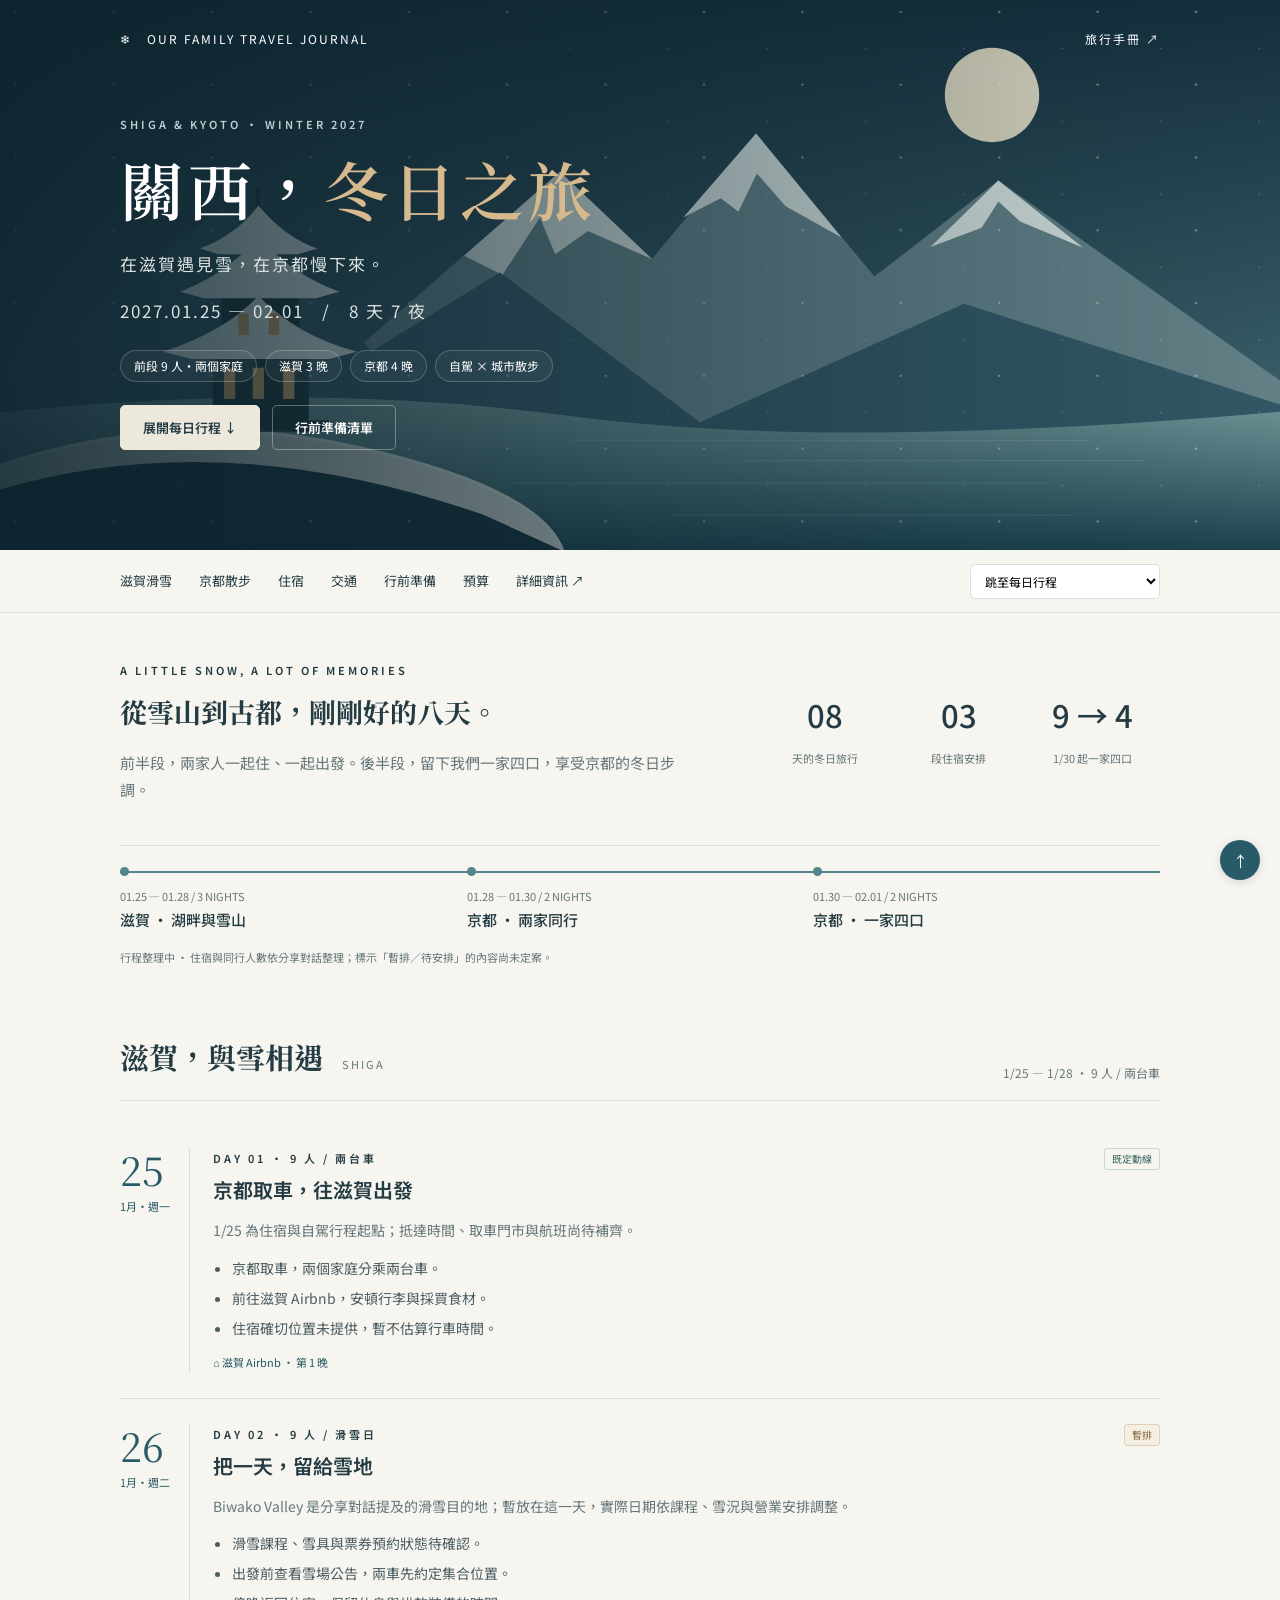
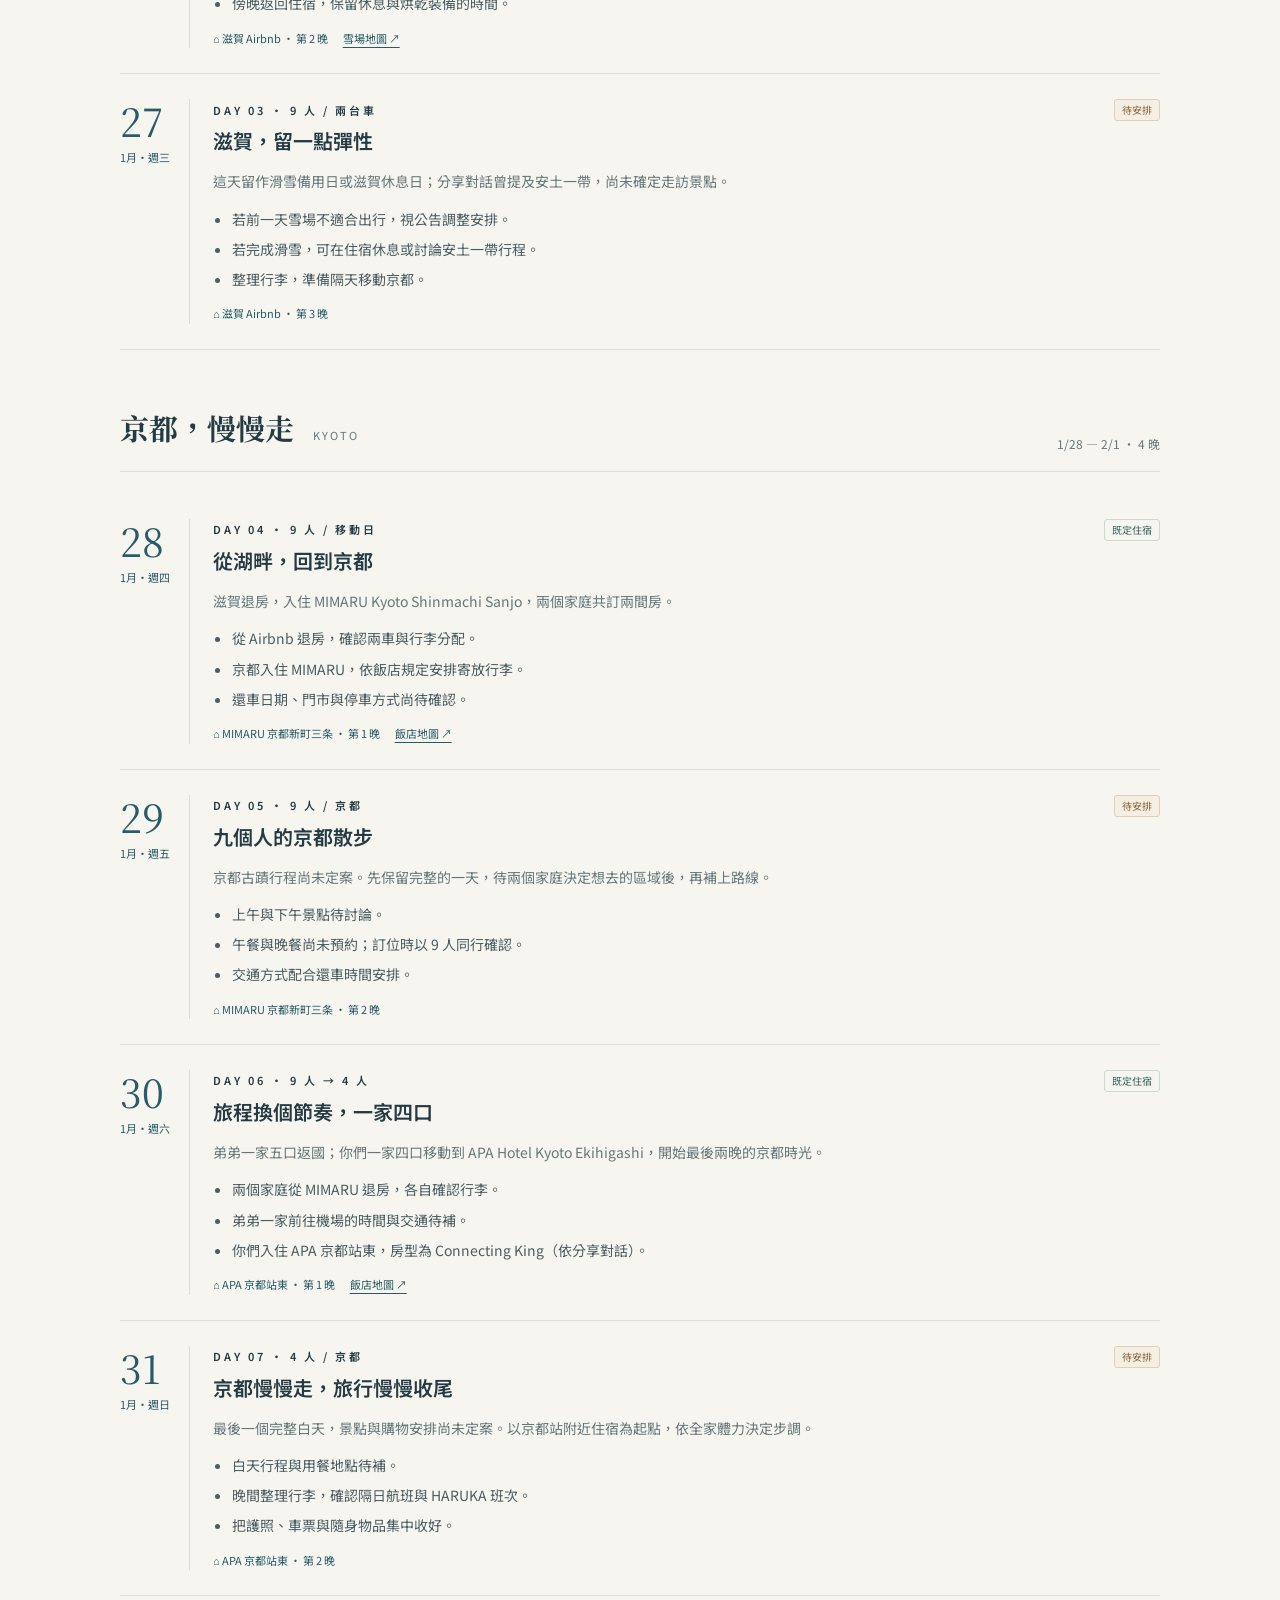
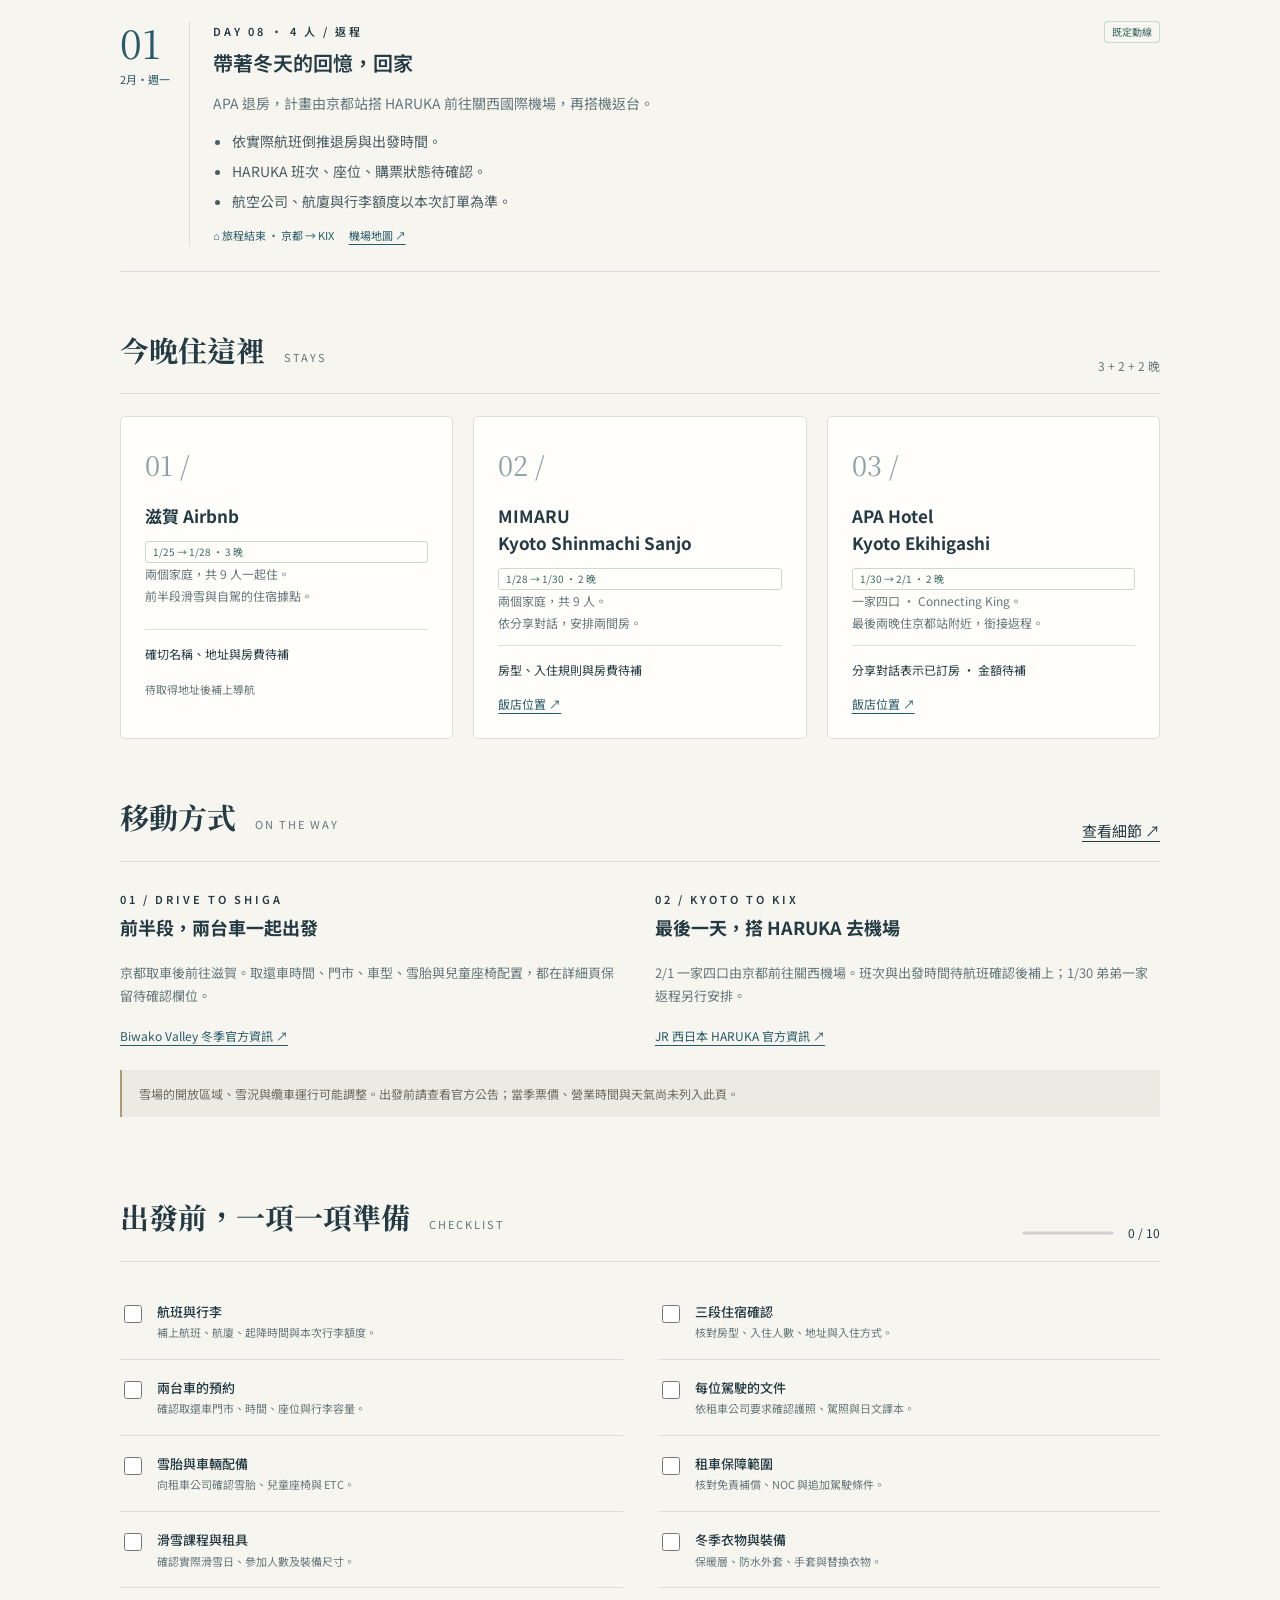
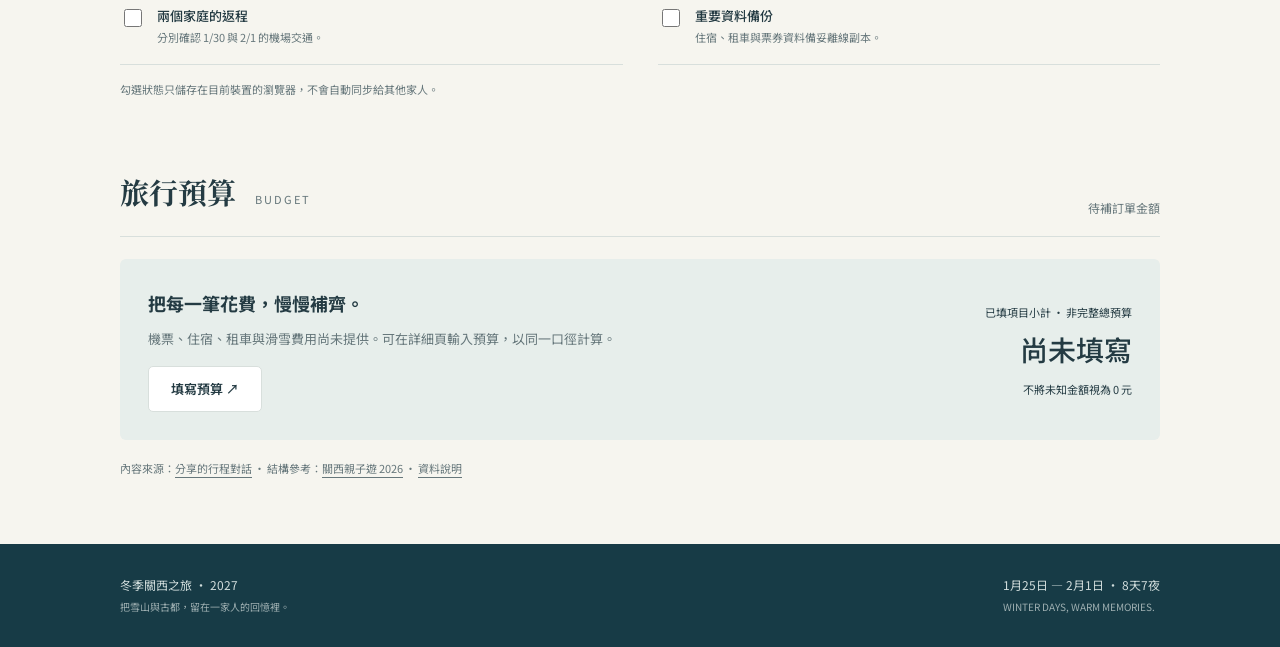
==== index.html @ 001c2dd3 "Publish winter Kansai family trip guide for 2027" ====
<!doctype html><html lang="zh-Hant"><head><meta charset="utf-8"><meta name="viewport" content="width=device-width,initial-scale=1"><meta name="theme-color" content="#173b46"><meta name="description" content="2027 冬季關西家庭旅行手冊：1/25–2/1，滋賀滑雪、京都散步，每日行程、住宿與行前準備。"><title>冬季關西之旅 2027 · 1/25–2/1</title><link rel="stylesheet" href="style.css"><script defer src="app.js"></script></head>
<body id="top"><header class="hero"><div class="wrap"><div class="brand"><span>❄ &nbsp; OUR FAMILY TRAVEL JOURNAL</span><a href="details.html">旅行手冊 ↗</a></div><div class="hero-copy"><p class="eyebrow">SHIGA & KYOTO · WINTER 2027</p><h1>關西，<em>冬日之旅</em></h1><p class="subtitle">在滋賀遇見雪，在京都慢下來。</p><p class="subtitle">2027.01.25 — 02.01 &nbsp; / &nbsp; 8 天 7 夜</p><div class="tags"><span class="tag">前段 9 人・兩個家庭</span><span class="tag">滋賀 3 晚</span><span class="tag">京都 4 晚</span><span class="tag">自駕 × 城市散步</span></div><div class="actions"><a class="button primary" href="#shiga">展開每日行程 ↓</a><a class="button ghost" href="#prepare">行前準備清單</a></div></div></div></header>
<nav class="navigation" aria-label="主要導覽"><div class="wrap nav-inner"><div class="nav-links"><a href="#shiga">滋賀滑雪</a><a href="#kyoto">京都散步</a><a href="#hotels">住宿</a><a href="#transport">交通</a><a href="#prepare">行前準備</a><a href="#budget">預算</a><a href="details.html">詳細資訊 ↗</a></div><select id="day-select" aria-label="跳轉每日行程"><option value="">跳至每日行程</option><option value="day-1">1/25 · 京都取車，往滋賀出發</option><option value="day-2">1/26 · 滑雪暫排</option><option value="day-3">1/27 · 滋賀彈性日</option><option value="day-4">1/28 · 移動京都</option><option value="day-5">1/29 · 京都兩家同行</option><option value="day-6">1/30 · 一家四口</option><option value="day-7">1/31 · 京都慢慢走</option><option value="day-8">2/1 · 返程</option></select></div></nav>
<main class="wrap"><section class="intro"><div><span class="eyebrow">A LITTLE SNOW, A LOT OF MEMORIES</span><h2>從雪山到古都，剛剛好的八天。</h2><p>前半段，兩家人一起住、一起出發。後半段，留下我們一家四口，享受京都的冬日步調。</p></div><div class="facts"><div><strong>08</strong><span>天的冬日旅行</span></div><div><strong>03</strong><span>段住宿安排</span></div><div><strong>9 → 4</strong><span>1/30 起一家四口</span></div></div></section>
<div class="route" aria-label="住宿路線"><a href="#shiga"><small>01.25 — 01.28 / 3 NIGHTS</small><strong>滋賀 · 湖畔與雪山</strong></a><a href="#kyoto"><small>01.28 — 01.30 / 2 NIGHTS</small><strong>京都 · 兩家同行</strong></a><a href="#day-6"><small>01.30 — 02.01 / 2 NIGHTS</small><strong>京都 · 一家四口</strong></a></div><p class="footnote">行程整理中 · 住宿與同行人數依分享對話整理；標示「暫排／待安排」的內容尚未定案。</p>
<section class="section" id="shiga"><div class="section-head"><h2>滋賀，與雪相遇 <small>SHIGA</small></h2><span>1/25 — 1/28 · 9 人 / 兩台車</span></div>
<article class="day" id="day-1"><div class="date"><strong>25</strong><span>1月・週一</span></div><div><div class="day-top"><span class="eyebrow">DAY 01 · 9 人 / 兩台車</span><span class="pill">既定動線</span></div><h3>京都取車，往滋賀出發</h3><p>1/25 為住宿與自駕行程起點；抵達時間、取車門市與航班尚待補齊。</p><ul><li>京都取車，兩個家庭分乘兩台車。</li><li>前往滋賀 Airbnb，安頓行李與採買食材。</li><li>住宿確切位置未提供，暫不估算行車時間。</li></ul><div class="day-footer"><span>⌂ 滋賀 Airbnb · 第 1 晚</span></div></div></article>
<article class="day" id="day-2"><div class="date"><strong>26</strong><span>1月・週二</span></div><div><div class="day-top"><span class="eyebrow">DAY 02 · 9 人 / 滑雪日</span><span class="pill pending">暫排</span></div><h3>把一天，留給雪地</h3><p>Biwako Valley 是分享對話提及的滑雪目的地；暫放在這一天，實際日期依課程、雪況與營業安排調整。</p><ul><li>滑雪課程、雪具與票券預約狀態待確認。</li><li>出發前查看雪場公告，兩車先約定集合位置。</li><li>傍晚返回住宿，保留休息與烘乾裝備的時間。</li></ul><div class="day-footer"><span>⌂ 滋賀 Airbnb · 第 2 晚</span><a target="_blank" rel="noopener" href="https://www.google.com/maps/search/?api=1&query=Biwako+Valley">雪場地圖 ↗</a></div></div></article>
<article class="day" id="day-3"><div class="date"><strong>27</strong><span>1月・週三</span></div><div><div class="day-top"><span class="eyebrow">DAY 03 · 9 人 / 兩台車</span><span class="pill pending">待安排</span></div><h3>滋賀，留一點彈性</h3><p>這天留作滑雪備用日或滋賀休息日；分享對話曾提及安土一帶，尚未確定走訪景點。</p><ul><li>若前一天雪場不適合出行，視公告調整安排。</li><li>若完成滑雪，可在住宿休息或討論安土一帶行程。</li><li>整理行李，準備隔天移動京都。</li></ul><div class="day-footer"><span>⌂ 滋賀 Airbnb · 第 3 晚</span></div></div></article></section>
<section class="section" id="kyoto"><div class="section-head"><h2>京都，慢慢走 <small>KYOTO</small></h2><span>1/28 — 2/1 · 4 晚</span></div>
<article class="day" id="day-4"><div class="date"><strong>28</strong><span>1月・週四</span></div><div><div class="day-top"><span class="eyebrow">DAY 04 · 9 人 / 移動日</span><span class="pill">既定住宿</span></div><h3>從湖畔，回到京都</h3><p>滋賀退房，入住 MIMARU Kyoto Shinmachi Sanjo，兩個家庭共訂兩間房。</p><ul><li>從 Airbnb 退房，確認兩車與行李分配。</li><li>京都入住 MIMARU，依飯店規定安排寄放行李。</li><li>還車日期、門市與停車方式尚待確認。</li></ul><div class="day-footer"><span>⌂ MIMARU 京都新町三条 · 第 1 晚</span><a target="_blank" rel="noopener" href="https://www.google.com/maps/search/?api=1&query=MIMARU+Kyoto+Shinmachi+Sanjo">飯店地圖 ↗</a></div></div></article>
<article class="day" id="day-5"><div class="date"><strong>29</strong><span>1月・週五</span></div><div><div class="day-top"><span class="eyebrow">DAY 05 · 9 人 / 京都</span><span class="pill pending">待安排</span></div><h3>九個人的京都散步</h3><p>京都古蹟行程尚未定案。先保留完整的一天，待兩個家庭決定想去的區域後，再補上路線。</p><ul><li>上午與下午景點待討論。</li><li>午餐與晚餐尚未預約；訂位時以 9 人同行確認。</li><li>交通方式配合還車時間安排。</li></ul><div class="day-footer"><span>⌂ MIMARU 京都新町三条 · 第 2 晚</span></div></div></article>
<article class="day" id="day-6"><div class="date"><strong>30</strong><span>1月・週六</span></div><div><div class="day-top"><span class="eyebrow">DAY 06 · 9 人 → 4 人</span><span class="pill">既定住宿</span></div><h3>旅程換個節奏，一家四口</h3><p>弟弟一家五口返國；你們一家四口移動到 APA Hotel Kyoto Ekihigashi，開始最後兩晚的京都時光。</p><ul><li>兩個家庭從 MIMARU 退房，各自確認行李。</li><li>弟弟一家前往機場的時間與交通待補。</li><li>你們入住 APA 京都站東，房型為 Connecting King（依分享對話）。</li></ul><div class="day-footer"><span>⌂ APA 京都站東 · 第 1 晚</span><a target="_blank" rel="noopener" href="https://www.google.com/maps/search/?api=1&query=APA+Hotel+Kyoto+Ekihigashi">飯店地圖 ↗</a></div></div></article>
<article class="day" id="day-7"><div class="date"><strong>31</strong><span>1月・週日</span></div><div><div class="day-top"><span class="eyebrow">DAY 07 · 4 人 / 京都</span><span class="pill pending">待安排</span></div><h3>京都慢慢走，旅行慢慢收尾</h3><p>最後一個完整白天，景點與購物安排尚未定案。以京都站附近住宿為起點，依全家體力決定步調。</p><ul><li>白天行程與用餐地點待補。</li><li>晚間整理行李，確認隔日航班與 HARUKA 班次。</li><li>把護照、車票與隨身物品集中收好。</li></ul><div class="day-footer"><span>⌂ APA 京都站東 · 第 2 晚</span></div></div></article>
<article class="day" id="day-8"><div class="date"><strong>01</strong><span>2月・週一</span></div><div><div class="day-top"><span class="eyebrow">DAY 08 · 4 人 / 返程</span><span class="pill">既定動線</span></div><h3>帶著冬天的回憶，回家</h3><p>APA 退房，計畫由京都站搭 HARUKA 前往關西國際機場，再搭機返台。</p><ul><li>依實際航班倒推退房與出發時間。</li><li>HARUKA 班次、座位、購票狀態待確認。</li><li>航空公司、航廈與行李額度以本次訂單為準。</li></ul><div class="day-footer"><span>⌂ 旅程結束 · 京都 → KIX</span><a target="_blank" rel="noopener" href="https://www.google.com/maps/search/?api=1&query=Kansai+International+Airport">機場地圖 ↗</a></div></div></article></section>
<section class="section" id="hotels"><div class="section-head"><h2>今晚住這裡 <small>STAYS</small></h2><span>3 + 2 + 2 晚</span></div><div class="hotels"><article class="hotel"><span class="number">01 /</span><h3>滋賀 Airbnb</h3><span class="pill">1/25 → 1/28 · 3 晚</span><p>兩個家庭，共 9 人一起住。<br>前半段滑雪與自駕的住宿據點。</p><div class="hotel-bottom">確切名稱、地址與房費待補</div><span class="footnote">待取得地址後補上導航</span></article><article class="hotel"><span class="number">02 /</span><h3>MIMARU<br>Kyoto Shinmachi Sanjo</h3><span class="pill">1/28 → 1/30 · 2 晚</span><p>兩個家庭，共 9 人。<br>依分享對話，安排兩間房。</p><div class="hotel-bottom">房型、入住規則與房費待補</div><a target="_blank" rel="noopener" href="https://www.google.com/maps/search/?api=1&query=MIMARU+Kyoto+Shinmachi+Sanjo">飯店位置 ↗</a></article><article class="hotel"><span class="number">03 /</span><h3>APA Hotel<br>Kyoto Ekihigashi</h3><span class="pill">1/30 → 2/1 · 2 晚</span><p>一家四口 · Connecting King。<br>最後兩晚住京都站附近，銜接返程。</p><div class="hotel-bottom">分享對話表示已訂房 · 金額待補</div><a target="_blank" rel="noopener" href="https://www.google.com/maps/search/?api=1&query=APA+Hotel+Kyoto+Ekihigashi">飯店位置 ↗</a></article></div></section>
<section class="section" id="transport"><div class="section-head"><h2>移動方式 <small>ON THE WAY</small></h2><a href="details.html#transport">查看細節 ↗</a></div><div class="transport-grid"><article><span class="eyebrow">01 / DRIVE TO SHIGA</span><h3>前半段，兩台車一起出發</h3><p>京都取車後前往滋賀。取還車時間、門市、車型、雪胎與兒童座椅配置，都在詳細頁保留待確認欄位。</p><a href="https://www.biwako-valley.com/winter/" target="_blank" rel="noopener">Biwako Valley 冬季官方資訊 ↗</a></article><article><span class="eyebrow">02 / KYOTO TO KIX</span><h3>最後一天，搭 HARUKA 去機場</h3><p>2/1 一家四口由京都前往關西機場。班次與出發時間待航班確認後補上；1/30 弟弟一家返程另行安排。</p><a href="https://www.westjr.co.jp/travel-information/tc/tickets-passes/oneway/haruka/" target="_blank" rel="noopener">JR 西日本 HARUKA 官方資訊 ↗</a></article></div><div class="notice">雪場的開放區域、雪況與纜車運行可能調整。出發前請查看官方公告；當季票價、營業時間與天氣尚未列入此頁。</div></section>
<section class="section" id="prepare"><div class="section-head"><h2>出發前，一項一項準備 <small>CHECKLIST</small></h2><div class="check-header"><progress id="check-progress" value="0" max="10" aria-label="行前準備完成進度"></progress><span id="check-count" aria-live="polite">0 / 10</span></div></div><div class="checklist">
<label class="check"><input type="checkbox" data-check="travel"><span><strong>航班與行李</strong><small>補上航班、航廈、起降時間與本次行李額度。</small></span></label>
<label class="check"><input type="checkbox" data-check="stay"><span><strong>三段住宿確認</strong><small>核對房型、入住人數、地址與入住方式。</small></span></label>
<label class="check"><input type="checkbox" data-check="cars"><span><strong>兩台車的預約</strong><small>確認取還車門市、時間、座位與行李容量。</small></span></label>
<label class="check"><input type="checkbox" data-check="drivers"><span><strong>每位駕駛的文件</strong><small>依租車公司要求確認護照、駕照與日文譯本。</small></span></label>
<label class="check"><input type="checkbox" data-check="snow"><span><strong>雪胎與車輛配備</strong><small>向租車公司確認雪胎、兒童座椅與 ETC。</small></span></label>
<label class="check"><input type="checkbox" data-check="insurance"><span><strong>租車保障範圍</strong><small>核對免責補償、NOC 與追加駕駛條件。</small></span></label>
<label class="check"><input type="checkbox" data-check="ski"><span><strong>滑雪課程與租具</strong><small>確認實際滑雪日、參加人數及裝備尺寸。</small></span></label>
<label class="check"><input type="checkbox" data-check="clothes"><span><strong>冬季衣物與裝備</strong><small>保暖層、防水外套、手套與替換衣物。</small></span></label>
<label class="check"><input type="checkbox" data-check="return"><span><strong>兩個家庭的返程</strong><small>分別確認 1/30 與 2/1 的機場交通。</small></span></label>
<label class="check"><input type="checkbox" data-check="tickets"><span><strong>重要資料備份</strong><small>住宿、租車與票券資料備妥離線副本。</small></span></label></div><p class="footnote" id="storage-info">勾選狀態只儲存在目前裝置的瀏覽器，不會自動同步給其他家人。</p></section>
<section class="section" id="budget"><div class="section-head"><h2>旅行預算 <small>BUDGET</small></h2><span>待補訂單金額</span></div><div class="budget-box"><div><h3>把每一筆花費，慢慢補齊。</h3><p>機票、住宿、租車與滑雪費用尚未提供。可在詳細頁輸入預算，以同一口徑計算。</p><a class="button" style="margin-top:16px" href="details.html#budget">填寫預算 ↗</a></div><div class="budget-total"><small>已填項目小計 · 非完整總預算</small><strong id="home-total">尚未填寫</strong><small id="home-total-note">不將未知金額視為 0 元</small></div></div></section><p class="footnote">內容來源：<a href="https://chatgpt.com/share/6ac257a1-d354-83ee-bf6f-452516a8c359" target="_blank" rel="noopener">分享的行程對話</a> · 結構參考：<a href="https://c0h3i3n.github.io/kansai-trip-2026/" target="_blank" rel="noopener">關西親子遊 2026</a> · <a href="details.html#sources">資料說明</a></p></main>
<footer class="footer"><div class="wrap"><div>冬季關西之旅 · 2027<br><small>把雪山與古都，留在一家人的回憶裡。</small></div><div>1月25日 — 2月1日 · 8天7夜<br><small>WINTER DAYS, WARM MEMORIES.</small></div></div></footer><a class="back-top" href="#top" aria-label="回到頁首">↑</a></body></html>
---- style.css ----
@import url('https://fonts.googleapis.com/css2?family=Noto+Serif+TC:wght@500;600;700&family=Noto+Sans+TC:wght@400;500;600;700&display=swap');
:root{--ink:#243b43;--muted:#66777b;--teal:#285b67;--line:#d8dfdc;--paper:#f6f5ef;--warm:#a66f40}*{box-sizing:border-box}html{scroll-behavior:smooth;scroll-padding-top:145px}body{margin:0;background:var(--paper);color:var(--ink);font:15px/1.8 'Noto Sans TC',sans-serif}a{color:inherit;text-underline-offset:4px}button,input,select,textarea{font:inherit}button,a,input,select,textarea{outline-offset:5px}button{cursor:pointer}button:focus-visible,a:focus-visible,input:focus-visible,select:focus-visible{outline:3px solid #bf8856}.wrap{max-width:1100px;margin:auto;padding:0 30px}.hero{position:relative;color:#fff;background:#173945;min-height:550px;overflow:hidden}.hero:before{content:'';position:absolute;inset:0;background:linear-gradient(90deg,rgba(13,35,45,.86),rgba(13,35,45,.35) 58%,transparent),url('winter.svg') center/cover}.hero .wrap{position:relative;padding-top:28px;padding-bottom:48px}.brand{display:flex;justify-content:space-between;align-items:center;font-size:12px;letter-spacing:2px}.brand a{text-decoration:none}.hero-copy{margin-top:65px;max-width:650px}.eyebrow{font-size:11px;font-weight:600;letter-spacing:3px;text-transform:uppercase}.hero .eyebrow{color:#bfced1}h1,h2,h3,p{margin-top:0}h1{font-family:'Noto Serif TC',serif;font-size:64px;font-weight:600;letter-spacing:4px;line-height:1.35;margin-bottom:17px}h1 em{font-style:normal;color:#d6b98d}.subtitle{color:#dbe1df;font-size:17px;letter-spacing:2px}.tags{display:flex;flex-wrap:wrap;gap:8px;margin:23px 0}.tag{font-size:12px;border:1px solid #ffffff35;border-radius:30px;padding:4px 13px;background:#ffffff0b}.actions{display:flex;gap:12px;flex-wrap:wrap}.button{display:inline-block;padding:10px 22px;border:1px solid var(--line);border-radius:5px;background:white;color:var(--ink);text-decoration:none;font-weight:600;font-size:13px}.hero .primary{background:#ece8db;border-color:#ece8db}.hero .ghost{background:transparent;color:white;border-color:#ffffff55}.navigation{position:sticky;top:0;z-index:10;background:#f6f5eff5;backdrop-filter:blur(10px);border-bottom:1px solid var(--line)}.nav-inner{display:flex;justify-content:space-between;align-items:center;gap:20px;min-height:62px}.nav-links{display:flex;gap:27px;overflow:auto;white-space:nowrap}.nav-links a{text-decoration:none;font-size:13px;padding:18px 0}.nav-links a:hover{color:var(--warm)}.nav-inner select{background:#fff;border:1px solid var(--line);padding:7px 10px;border-radius:5px;font-size:12px;max-width:190px}.intro{display:grid;grid-template-columns:1.45fr 1fr;gap:55px;padding:42px 0;border-bottom:1px solid var(--line)}.intro h2{font-family:'Noto Serif TC',serif;font-size:27px;margin:6px 0 12px}.intro p{color:var(--muted);margin-bottom:0}.facts{display:grid;grid-template-columns:repeat(3,1fr);align-items:center;text-align:center}.facts strong{display:block;font-size:31px;font-weight:500}.facts span{font-size:11px;color:var(--muted)}.section{padding:48px 0 4px}.section-head{display:flex;justify-content:space-between;align-items:end;border-bottom:1px solid var(--line);padding-bottom:17px;margin-bottom:22px;gap:15px}.section-head h2{font-family:'Noto Serif TC',serif;font-size:29px;margin:0}.section-head h2 small{font:11px 'Noto Sans TC',sans-serif;letter-spacing:2px;color:var(--muted);margin-left:12px}.section-head>span{font-size:12px;color:var(--muted)}.route{display:grid;grid-template-columns:repeat(3,1fr);gap:0;margin:25px 0 8px}.route>a{border-top:2px solid #52858c;padding:14px 20px 0 0;text-decoration:none;position:relative}.route>a:before{content:'';width:9px;height:9px;border-radius:50%;background:#52858c;position:absolute;top:-5.5px;left:0}.route small{display:block;color:var(--muted);font-size:11px}.route strong{font-weight:500}.day{display:grid;grid-template-columns:70px 1fr;gap:23px;border-bottom:1px solid var(--line);padding:25px 0;scroll-margin-top:120px}.date{border-right:1px solid var(--line);text-align:left;padding-right:14px;color:var(--teal)}.date strong{display:block;font:39px/1.1 'Noto Serif TC',serif}.date span{font-size:11px}.day h3{font-size:20px;margin:2px 0 10px;font-weight:600}.day-top{display:flex;justify-content:space-between;gap:10px;align-items:center}.pill{border:1px solid #c9dad6;color:#3b6963;border-radius:3px;font-size:10px;padding:1px 7px;white-space:nowrap;display:inline-block}.pill.pending{color:#8c693f;border-color:#dfd0b8;background:#f5efe3}.day p{margin:7px 0;color:var(--muted);font-size:14px}.day ul{padding-left:19px;margin:12px 0;color:#4b5d63;font-size:14px}.day li{margin:5px 0}.day-footer{display:flex;gap:15px;flex-wrap:wrap;font-size:11px;color:var(--teal);margin-top:12px}.notice{font-size:12px;color:#6e6a5e;background:#ecebe3;border-left:2px solid #b09873;padding:13px 17px;margin:22px 0}.hotels{display:grid;grid-template-columns:repeat(3,1fr);gap:20px}.hotel{background:#fffefa;border:1px solid var(--line);border-radius:5px;padding:24px;display:flex;flex-direction:column}.hotel .number{font-family:'Noto Serif TC',serif;font-size:27px;color:#8aa2a5}.hotel h3{font-size:17px;line-height:1.6;margin:12px 0}.hotel p{font-size:12px;color:var(--muted)}.hotel .hotel-bottom{margin-top:auto;border-top:1px solid var(--line);padding-top:13px;font-size:12px}.hotel a{font-size:12px;margin-top:12px;color:var(--teal)}.transport-grid{display:grid;grid-template-columns:1fr 1fr;gap:30px}.transport-grid h3{font-size:18px}.transport-grid p{font-size:13px;color:var(--muted)}.transport-grid a{font-size:12px;color:var(--teal)}.check-header{display:flex;gap:15px;align-items:center}.check-header progress{width:90px;accent-color:var(--teal);height:6px}.check-header span{font-size:12px}.checklist{display:grid;grid-template-columns:1fr 1fr;gap:0 35px}.check{display:flex;gap:12px;padding:16px 0;border-bottom:1px solid var(--line);cursor:pointer;align-items:start}.check input{width:18px;height:18px;margin-top:5px;accent-color:var(--teal);flex-shrink:0}.check strong{display:block;font-size:13px;font-weight:500}.check small{display:block;font-size:11px;color:var(--muted)}.check:has(input:checked) strong{text-decoration:line-through;color:#879391}.budget-box{background:#e7eeeb;border-radius:6px;padding:28px;display:grid;grid-template-columns:1fr auto;gap:20px;align-items:center}.budget-box h3{font-size:18px;margin-bottom:8px}.budget-box p{font-size:13px;color:var(--muted);margin:0}.budget-total{text-align:right}.budget-total strong{display:block;font-size:28px;font-weight:500}.budget-total small{font-size:11px}.footnote{font-size:11px;color:var(--muted);margin:15px 0}.footer{margin-top:65px;padding:30px 0;background:#173b46;color:#d1dddc;font-size:12px}.footer .wrap{display:flex;justify-content:space-between;gap:25px}.footer small{color:#9eafb1}.back-top{position:fixed;right:20px;bottom:20px;border-radius:50%;width:40px;height:40px;display:grid;place-items:center;background:var(--teal);color:white;text-decoration:none;box-shadow:0 2px 10px #0002}.page-hero{background:#173b46;color:white;padding:28px 0 45px}.page-hero h1{font-size:42px;margin-top:34px}.page-hero p{color:#bdcccf}.details-grid{display:grid;grid-template-columns:1fr 1fr;gap:25px}.info{border-top:1px solid var(--line);padding:18px 0}.info h3{font-size:16px}.info p{font-size:13px;color:var(--muted)}table{width:100%;border-collapse:collapse;font-size:13px}th,td{text-align:left;border-bottom:1px solid var(--line);padding:14px 8px}th{font-weight:500;color:var(--muted);font-size:12px}td input{width:100%;max-width:160px;padding:7px;border:1px solid #bdcbc8;border-radius:3px;background:#fffefa}td:last-child{width:35%}.rate{display:flex;gap:10px;align-items:center;margin:20px 0;font-size:13px}.rate input{width:100px;padding:6px;border:1px solid var(--line)}textarea{width:100%;min-height:130px;background:#fffefa;border:1px solid var(--line);border-radius:4px;padding:16px;color:var(--ink)}.save-status{font-size:12px;color:var(--teal);min-height:24px}.source-list{font-size:12px;line-height:2.3;padding-left:18px}.mobile-label{display:none}@media(max-width:750px){.wrap{padding:0 20px}.hero{min-height:540px}.hero:before{background-position:60% center}.hero .wrap{padding-top:22px}.hero-copy{margin-top:65px}h1{font-size:43px;letter-spacing:2px}.subtitle{font-size:14px;letter-spacing:1px}.brand{font-size:10px;letter-spacing:1px}.intro{grid-template-columns:1fr;gap:24px;padding:30px 0}.facts{padding:12px 0}.nav-inner{display:block;padding-top:0;padding-bottom:9px}.nav-links{gap:25px}.nav-links a{padding:12px 0}.nav-inner select{max-width:100%;width:100%}.section{padding-top:35px}.section-head{align-items:start;flex-wrap:wrap}.section-head h2{font-size:25px}.section-head h2 small{font-size:10px;margin-left:7px}.route{gap:10px}.route strong{font-size:12px}.route>a{padding-right:0}.route small{font-size:10px}.day{grid-template-columns:47px 1fr;gap:16px}.date strong{font-size:32px}.date{padding-right:6px}.day h3{font-size:17px}.day-top{align-items:start;flex-direction:column;gap:4px}.hotels,.transport-grid,.checklist,.details-grid{grid-template-columns:1fr}.hotels{gap:14px}.hotel{padding:20px}.hotel .number{font-size:21px}.budget-box{grid-template-columns:1fr;padding:22px}.budget-total{text-align:left}.footer .wrap{flex-direction:column;gap:10px}.page-hero h1{font-size:34px}.page-hero .wrap{padding-top:0}th,td{padding:12px 4px;font-size:12px}}@media(prefers-reduced-motion:reduce){html{scroll-behavior:auto}}@media print{.navigation,.back-top,.actions,.brand a,button{display:none}.hero{min-height:0;background:#fff;color:#173b46}.hero:before{display:none}.hero .wrap{padding:20px}.hero-copy{margin-top:20px}.hero p,.hero .eyebrow{color:#173b46}.tag{border-color:#999}.day,.hotel{break-inside:avoid}.section{padding-top:20px}.footer{background:#fff;color:#173b46}body{font-size:12px}.wrap{max-width:100%}.checklist{grid-template-columns:1fr 1fr}}
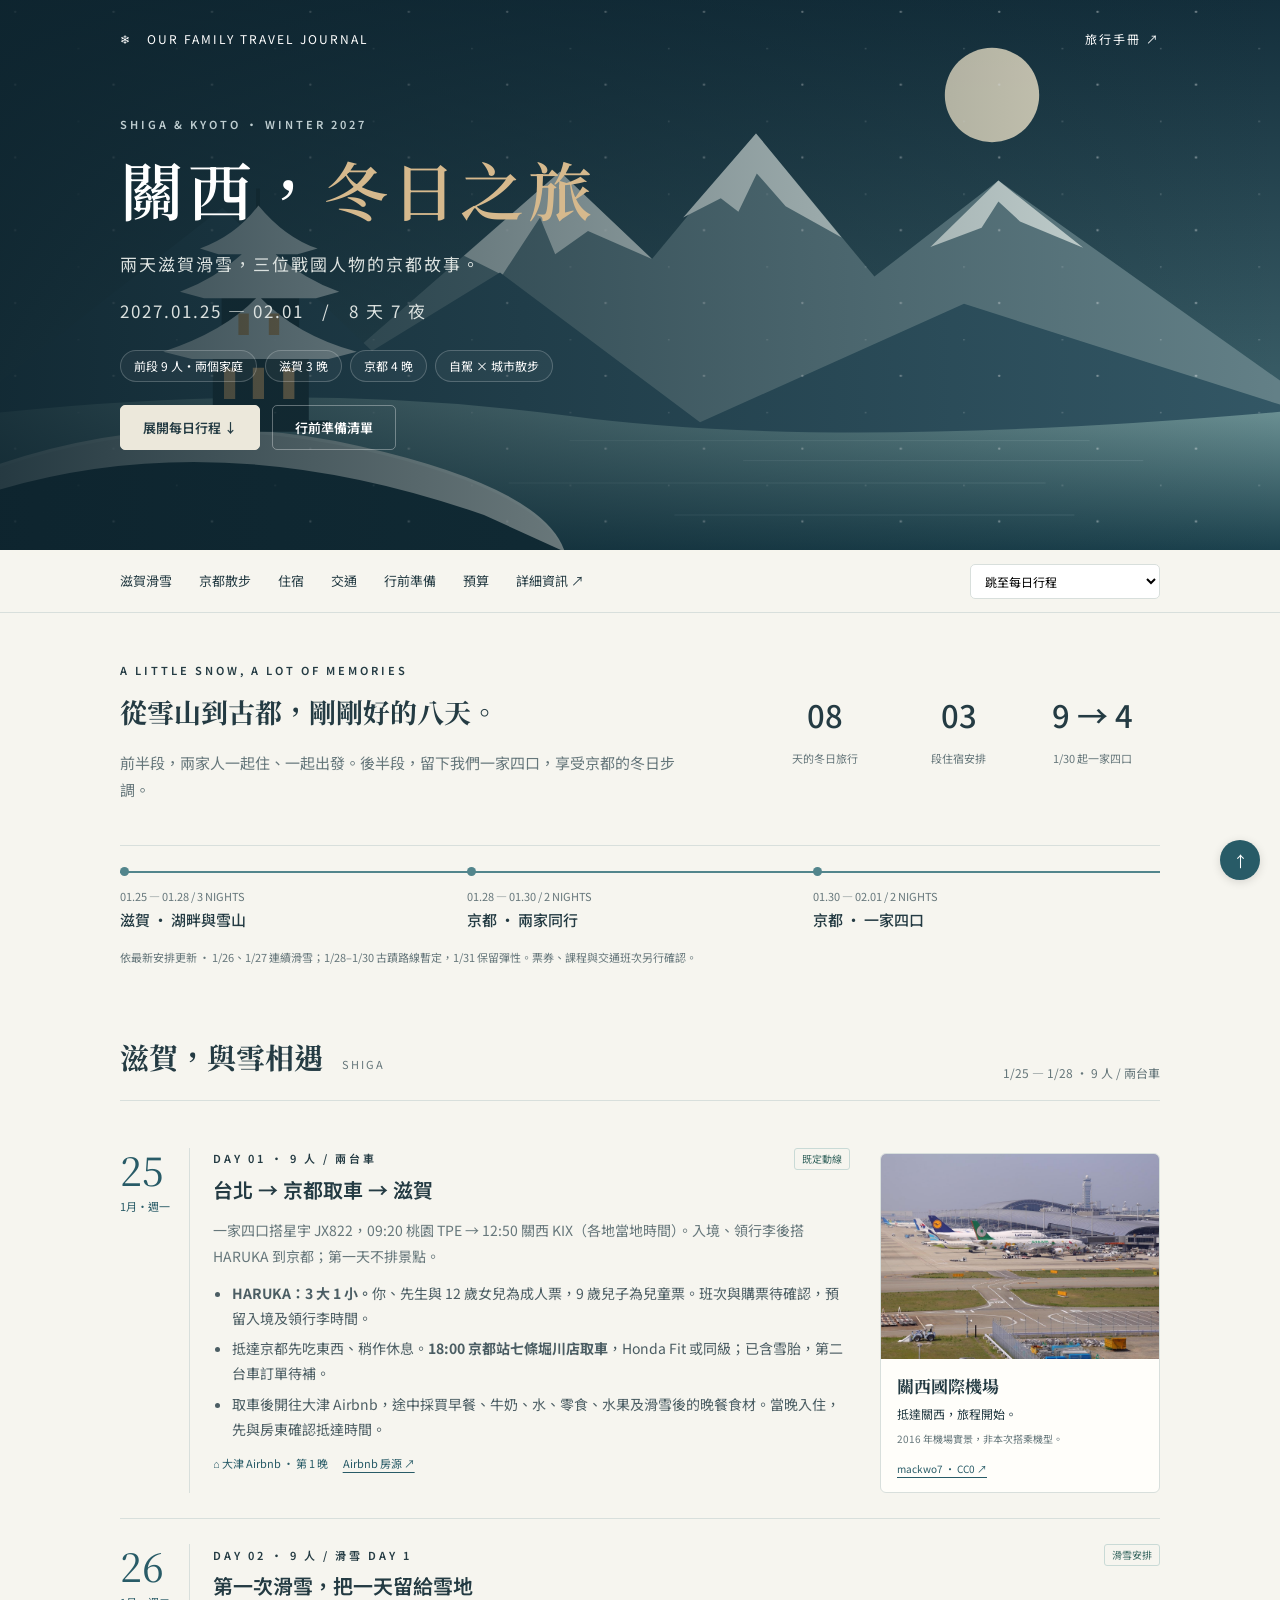
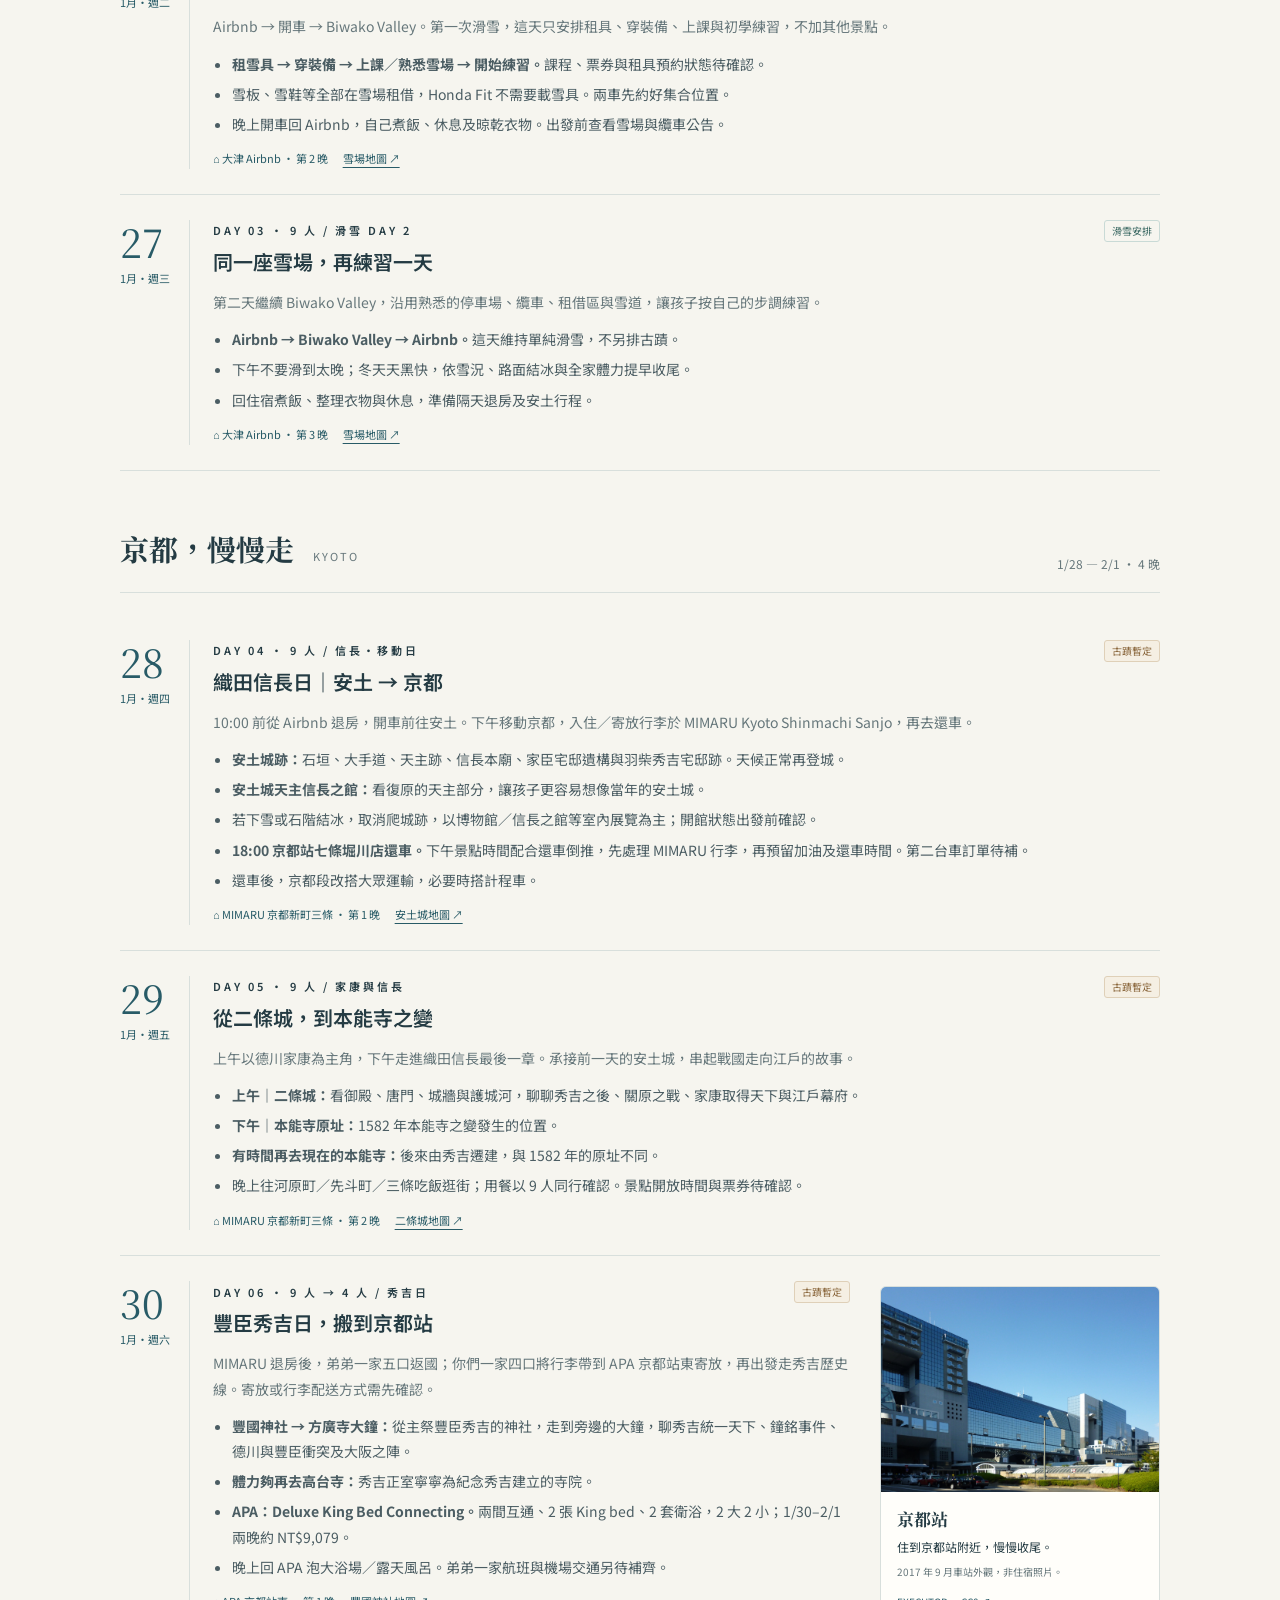
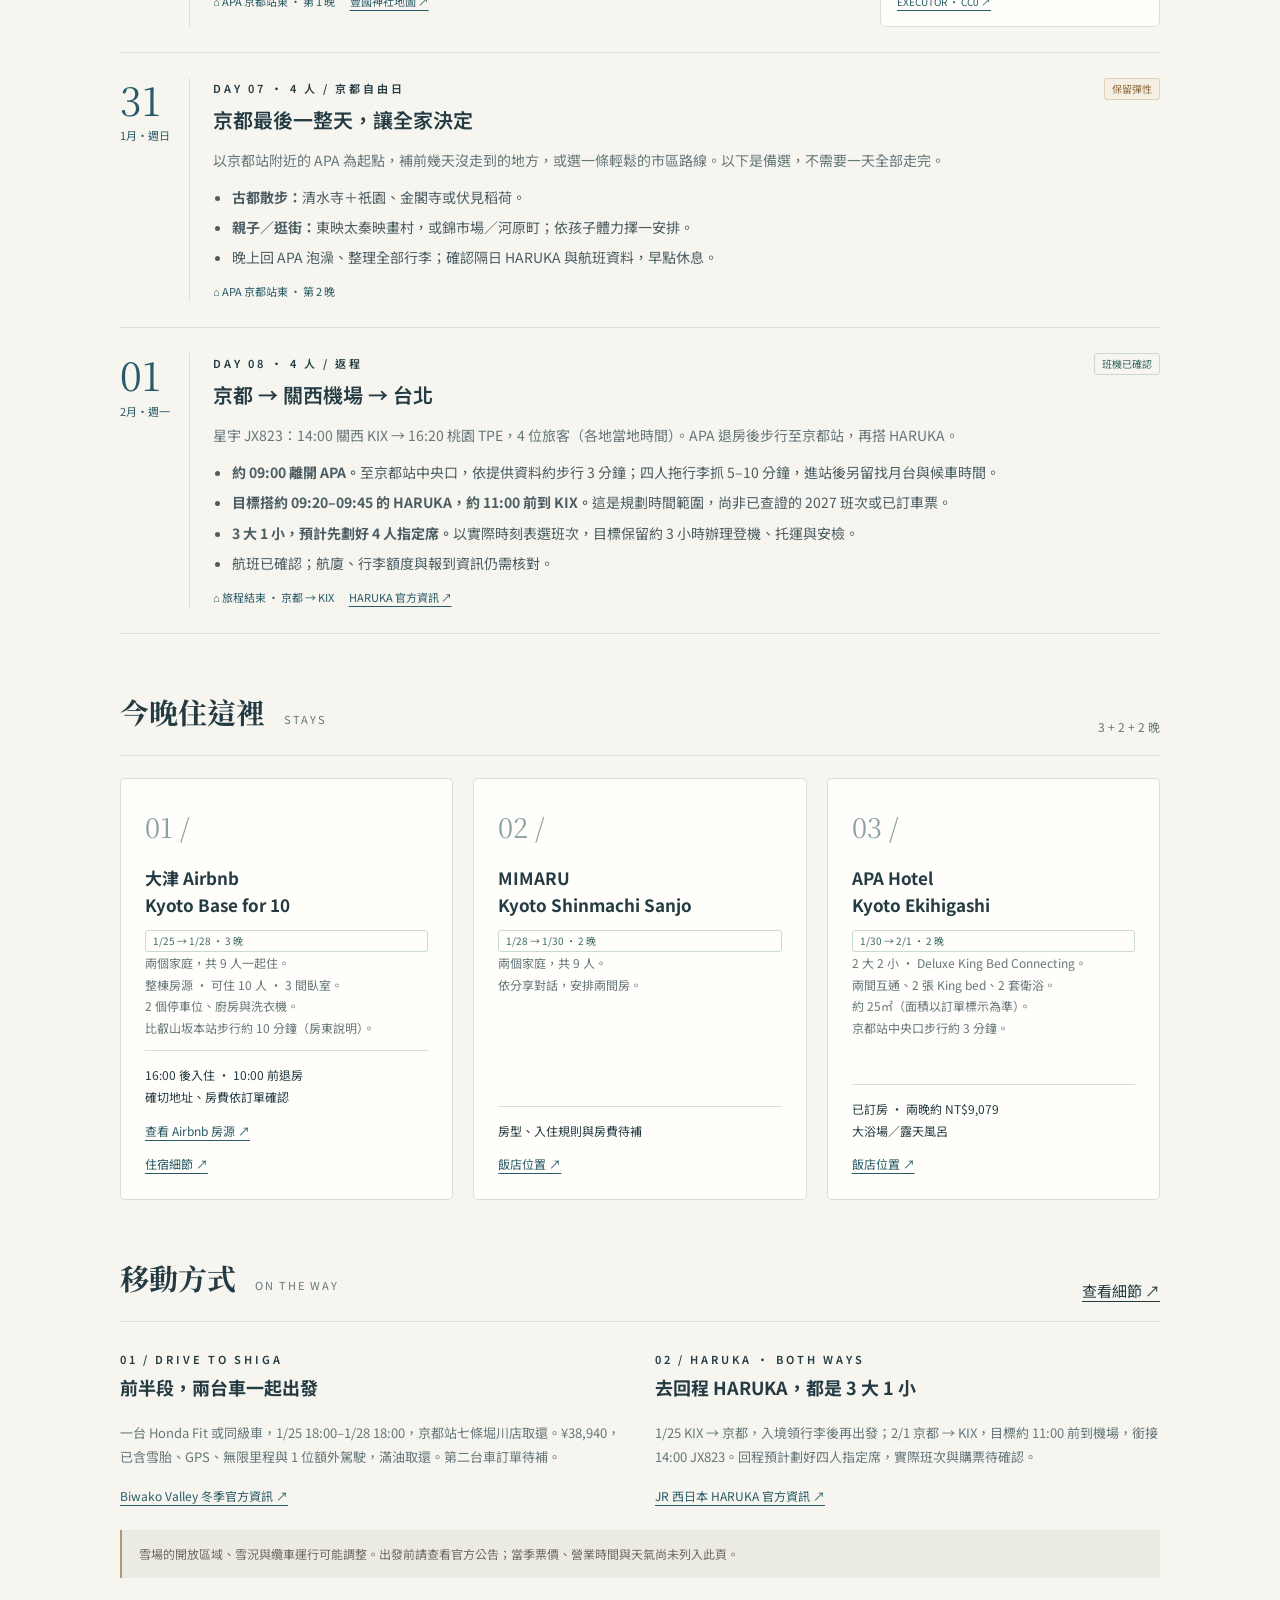
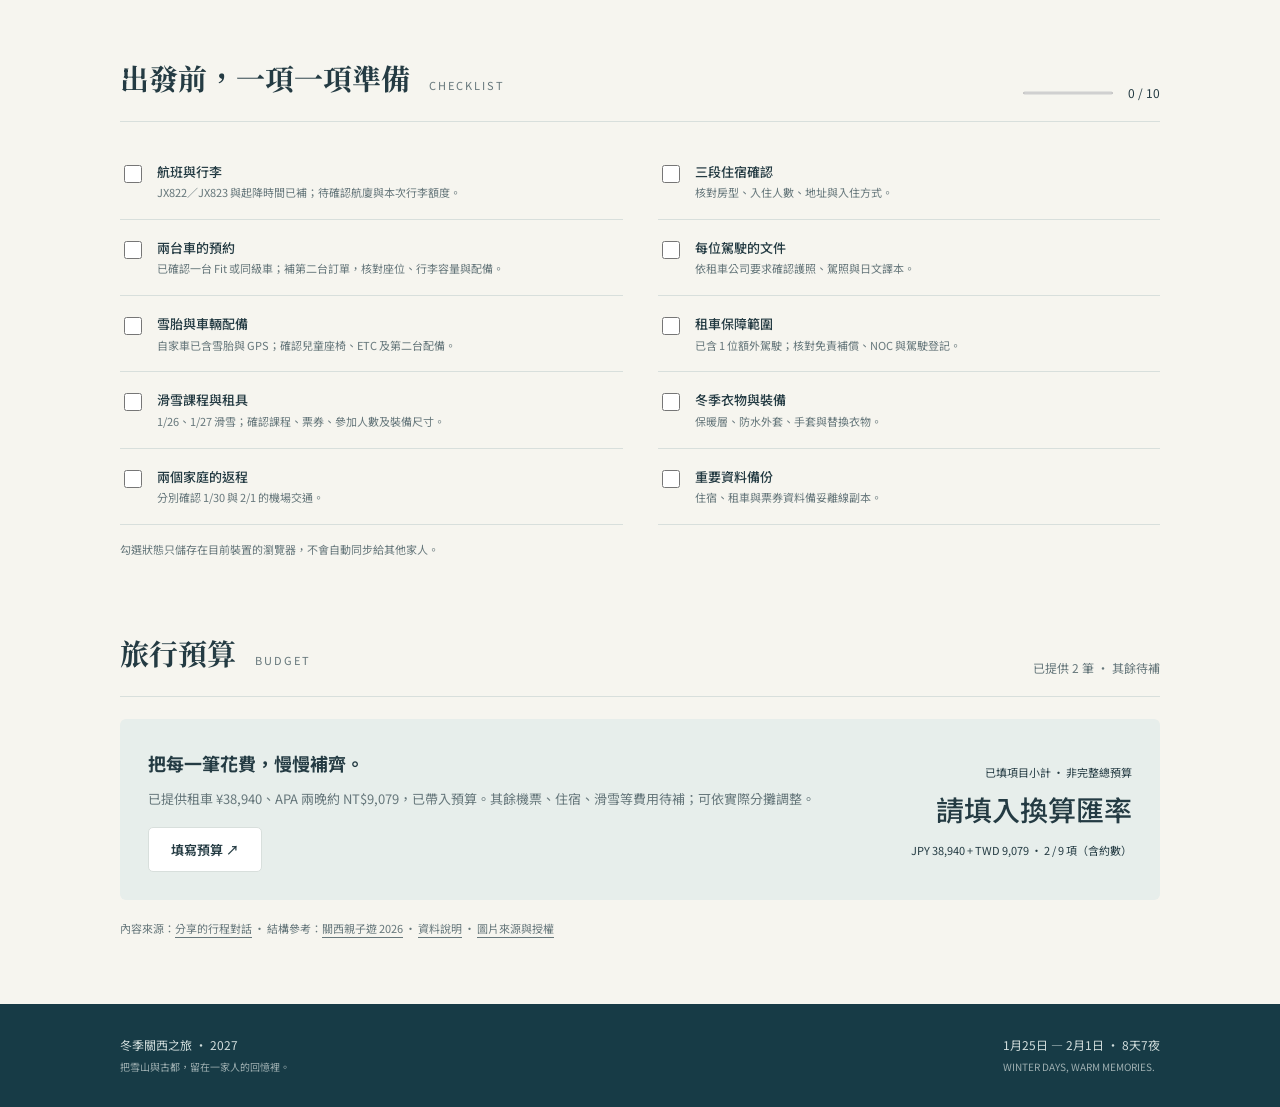
==== commit d6c7d17a: "Update winter Kansai itinerary and destination photos" ====
--- a/index.html
+++ b/index.html
@@ -1,30 +1,30 @@
-<!doctype html><html lang="zh-Hant"><head><meta charset="utf-8"><meta name="viewport" content="width=device-width,initial-scale=1"><meta name="theme-color" content="#173b46"><meta name="description" content="2027 冬季關西家庭旅行手冊：1/25–2/1，滋賀滑雪、京都散步，每日行程、住宿與行前準備。"><title>冬季關西之旅 2027 · 1/25–2/1</title><link rel="stylesheet" href="style.css"><script defer src="app.js"></script></head>
-<body id="top"><header class="hero"><div class="wrap"><div class="brand"><span>❄ &nbsp; OUR FAMILY TRAVEL JOURNAL</span><a href="details.html">旅行手冊 ↗</a></div><div class="hero-copy"><p class="eyebrow">SHIGA & KYOTO · WINTER 2027</p><h1>關西，<em>冬日之旅</em></h1><p class="subtitle">在滋賀遇見雪，在京都慢下來。</p><p class="subtitle">2027.01.25 — 02.01 &nbsp; / &nbsp; 8 天 7 夜</p><div class="tags"><span class="tag">前段 9 人・兩個家庭</span><span class="tag">滋賀 3 晚</span><span class="tag">京都 4 晚</span><span class="tag">自駕 × 城市散步</span></div><div class="actions"><a class="button primary" href="#shiga">展開每日行程 ↓</a><a class="button ghost" href="#prepare">行前準備清單</a></div></div></div></header>
-<nav class="navigation" aria-label="主要導覽"><div class="wrap nav-inner"><div class="nav-links"><a href="#shiga">滋賀滑雪</a><a href="#kyoto">京都散步</a><a href="#hotels">住宿</a><a href="#transport">交通</a><a href="#prepare">行前準備</a><a href="#budget">預算</a><a href="details.html">詳細資訊 ↗</a></div><select id="day-select" aria-label="跳轉每日行程"><option value="">跳至每日行程</option><option value="day-1">1/25 · 京都取車，往滋賀出發</option><option value="day-2">1/26 · 滑雪暫排</option><option value="day-3">1/27 · 滋賀彈性日</option><option value="day-4">1/28 · 移動京都</option><option value="day-5">1/29 · 京都兩家同行</option><option value="day-6">1/30 · 一家四口</option><option value="day-7">1/31 · 京都慢慢走</option><option value="day-8">2/1 · 返程</option></select></div></nav>
+<!doctype html><html lang="zh-Hant"><head><meta charset="utf-8"><meta name="viewport" content="width=device-width,initial-scale=1"><meta name="theme-color" content="#173b46"><meta name="description" content="2027 冬季關西家庭旅行手冊：1/25–2/1，滋賀滑雪、京都散步，每日行程、住宿與行前準備。"><title>冬季關西之旅 2027 · 1/25–2/1</title><link rel="stylesheet" href="style.css?v=plan-2"><script defer src="app.js?v=plan-2"></script></head>
+<body id="top"><header class="hero"><div class="wrap"><div class="brand"><span>❄ &nbsp; OUR FAMILY TRAVEL JOURNAL</span><a href="details.html">旅行手冊 ↗</a></div><div class="hero-copy"><p class="eyebrow">SHIGA & KYOTO · WINTER 2027</p><h1>關西，<em>冬日之旅</em></h1><p class="subtitle">兩天滋賀滑雪，三位戰國人物的京都故事。</p><p class="subtitle">2027.01.25 — 02.01 &nbsp; / &nbsp; 8 天 7 夜</p><div class="tags"><span class="tag">前段 9 人・兩個家庭</span><span class="tag">滋賀 3 晚</span><span class="tag">京都 4 晚</span><span class="tag">自駕 × 城市散步</span></div><div class="actions"><a class="button primary" href="#shiga">展開每日行程 ↓</a><a class="button ghost" href="#prepare">行前準備清單</a></div></div></div></header>
+<nav class="navigation" aria-label="主要導覽"><div class="wrap nav-inner"><div class="nav-links"><a href="#shiga">滋賀滑雪</a><a href="#kyoto">京都散步</a><a href="#hotels">住宿</a><a href="#transport">交通</a><a href="#prepare">行前準備</a><a href="#budget">預算</a><a href="details.html">詳細資訊 ↗</a></div><select id="day-select" aria-label="跳轉每日行程"><option value="">跳至每日行程</option><option value="day-1">1/25 · 京都取車，往滋賀</option><option value="day-2">1/26 · 滑雪 Day 1</option><option value="day-3">1/27 · 滑雪 Day 2</option><option value="day-4">1/28 · 安土信長 → 京都還車</option><option value="day-5">1/29 · 家康＋信長歷史線</option><option value="day-6">1/30 · 秀吉歷史線 → APA</option><option value="day-7">1/31 · 京都自由日</option><option value="day-8">2/1 · HARUKA → 返台</option></select></div></nav>
 <main class="wrap"><section class="intro"><div><span class="eyebrow">A LITTLE SNOW, A LOT OF MEMORIES</span><h2>從雪山到古都，剛剛好的八天。</h2><p>前半段，兩家人一起住、一起出發。後半段，留下我們一家四口，享受京都的冬日步調。</p></div><div class="facts"><div><strong>08</strong><span>天的冬日旅行</span></div><div><strong>03</strong><span>段住宿安排</span></div><div><strong>9 → 4</strong><span>1/30 起一家四口</span></div></div></section>
-<div class="route" aria-label="住宿路線"><a href="#shiga"><small>01.25 — 01.28 / 3 NIGHTS</small><strong>滋賀 · 湖畔與雪山</strong></a><a href="#kyoto"><small>01.28 — 01.30 / 2 NIGHTS</small><strong>京都 · 兩家同行</strong></a><a href="#day-6"><small>01.30 — 02.01 / 2 NIGHTS</small><strong>京都 · 一家四口</strong></a></div><p class="footnote">行程整理中 · 住宿與同行人數依分享對話整理；標示「暫排／待安排」的內容尚未定案。</p>
+<div class="route" aria-label="住宿路線"><a href="#shiga"><small>01.25 — 01.28 / 3 NIGHTS</small><strong>滋賀 · 湖畔與雪山</strong></a><a href="#kyoto"><small>01.28 — 01.30 / 2 NIGHTS</small><strong>京都 · 兩家同行</strong></a><a href="#day-6"><small>01.30 — 02.01 / 2 NIGHTS</small><strong>京都 · 一家四口</strong></a></div><p class="footnote">依最新安排更新 · 1/26、1/27 連續滑雪；1/28–1/30 古蹟路線暫定，1/31 保留彈性。票券、課程與交通班次另行確認。</p>
 <section class="section" id="shiga"><div class="section-head"><h2>滋賀，與雪相遇 <small>SHIGA</small></h2><span>1/25 — 1/28 · 9 人 / 兩台車</span></div>
-<article class="day" id="day-1"><div class="date"><strong>25</strong><span>1月・週一</span></div><div><div class="day-top"><span class="eyebrow">DAY 01 · 9 人 / 兩台車</span><span class="pill">既定動線</span></div><h3>京都取車，往滋賀出發</h3><p>1/25 為住宿與自駕行程起點；抵達時間、取車門市與航班尚待補齊。</p><ul><li>京都取車，兩個家庭分乘兩台車。</li><li>前往滋賀 Airbnb，安頓行李與採買食材。</li><li>住宿確切位置未提供，暫不估算行車時間。</li></ul><div class="day-footer"><span>⌂ 滋賀 Airbnb · 第 1 晚</span></div></div></article>
-<article class="day" id="day-2"><div class="date"><strong>26</strong><span>1月・週二</span></div><div><div class="day-top"><span class="eyebrow">DAY 02 · 9 人 / 滑雪日</span><span class="pill pending">暫排</span></div><h3>把一天，留給雪地</h3><p>Biwako Valley 是分享對話提及的滑雪目的地；暫放在這一天，實際日期依課程、雪況與營業安排調整。</p><ul><li>滑雪課程、雪具與票券預約狀態待確認。</li><li>出發前查看雪場公告，兩車先約定集合位置。</li><li>傍晚返回住宿，保留休息與烘乾裝備的時間。</li></ul><div class="day-footer"><span>⌂ 滋賀 Airbnb · 第 2 晚</span><a target="_blank" rel="noopener" href="https://www.google.com/maps/search/?api=1&query=Biwako+Valley">雪場地圖 ↗</a></div></div></article>
-<article class="day" id="day-3"><div class="date"><strong>27</strong><span>1月・週三</span></div><div><div class="day-top"><span class="eyebrow">DAY 03 · 9 人 / 兩台車</span><span class="pill pending">待安排</span></div><h3>滋賀，留一點彈性</h3><p>這天留作滑雪備用日或滋賀休息日；分享對話曾提及安土一帶，尚未確定走訪景點。</p><ul><li>若前一天雪場不適合出行，視公告調整安排。</li><li>若完成滑雪，可在住宿休息或討論安土一帶行程。</li><li>整理行李，準備隔天移動京都。</li></ul><div class="day-footer"><span>⌂ 滋賀 Airbnb · 第 3 晚</span></div></div></article></section>
+<article class="day" id="day-1"><div class="date"><strong>25</strong><span>1月・週一</span></div><div class="illustrated-day"><div class="day-copy"><div class="day-top"><span class="eyebrow">DAY 01 · 9 人 / 兩台車</span><span class="pill">既定動線</span></div><h3>台北 → 京都取車 → 滋賀</h3><p>一家四口搭星宇 JX822，09:20 桃園 TPE → 12:50 關西 KIX（各地當地時間）。入境、領行李後搭 HARUKA 到京都；第一天不排景點。</p><ul><li><strong>HARUKA：3 大 1 小。</strong>你、先生與 12 歲女兒為成人票，9 歲兒子為兒童票。班次與購票待確認，預留入境及領行李時間。</li><li>抵達京都先吃東西、稍作休息。<strong>18:00 京都站七條堀川店取車</strong>，Honda Fit 或同級；已含雪胎，第二台車訂單待補。</li><li>取車後開往大津 Airbnb，途中採買早餐、牛奶、水、零食、水果及滑雪後的晚餐食材。當晚入住，先與房東確認抵達時間。</li></ul><div class="day-footer"><span>⌂ 大津 Airbnb · 第 1 晚</span><a target="_blank" rel="noopener" href="https://www.airbnb.com/rooms/1618752062888531406">Airbnb 房源 ↗</a></div></div><figure class="day-photo"><a href="images/kansai-airport.jpg" target="_blank" rel="noopener" aria-label="放大關西國際機場照片"><img src="images/kansai-airport.jpg" alt="關西國際機場實景" width="1920" height="1080" loading="lazy" decoding="async"></a><figcaption><strong>關西國際機場</strong><span>抵達關西，旅程開始。</span><small>2016 年機場實景，非本次搭乘機型。</small><a href="details.html#photo-credits">mackwo7 · CC0 ↗</a></figcaption></figure></div></article>
+<article class="day" id="day-2"><div class="date"><strong>26</strong><span>1月・週二</span></div><div><div class="day-top"><span class="eyebrow">DAY 02 · 9 人 / 滑雪 DAY 1</span><span class="pill">滑雪安排</span></div><h3>第一次滑雪，把一天留給雪地</h3><p>Airbnb → 開車 → Biwako Valley。第一次滑雪，這天只安排租具、穿裝備、上課與初學練習，不加其他景點。</p><ul><li><strong>租雪具 → 穿裝備 → 上課／熟悉雪場 → 開始練習。</strong>課程、票券與租具預約狀態待確認。</li><li>雪板、雪鞋等全部在雪場租借，Honda Fit 不需要載雪具。兩車先約好集合位置。</li><li>晚上開車回 Airbnb，自己煮飯、休息及晾乾衣物。出發前查看雪場與纜車公告。</li></ul><div class="day-footer"><span>⌂ 大津 Airbnb · 第 2 晚</span><a target="_blank" rel="noopener" href="https://www.google.com/maps/search/?api=1&query=Biwako+Valley">雪場地圖 ↗</a></div></div></article>
+<article class="day" id="day-3"><div class="date"><strong>27</strong><span>1月・週三</span></div><div><div class="day-top"><span class="eyebrow">DAY 03 · 9 人 / 滑雪 DAY 2</span><span class="pill">滑雪安排</span></div><h3>同一座雪場，再練習一天</h3><p>第二天繼續 Biwako Valley，沿用熟悉的停車場、纜車、租借區與雪道，讓孩子按自己的步調練習。</p><ul><li><strong>Airbnb → Biwako Valley → Airbnb。</strong>這天維持單純滑雪，不另排古蹟。</li><li>下午不要滑到太晚；冬天天黑快，依雪況、路面結冰與全家體力提早收尾。</li><li>回住宿煮飯、整理衣物與休息，準備隔天退房及安土行程。</li></ul><div class="day-footer"><span>⌂ 大津 Airbnb · 第 3 晚</span><a target="_blank" rel="noopener" href="https://www.google.com/maps/search/?api=1&query=Biwako+Valley">雪場地圖 ↗</a></div></div></article></section>
 <section class="section" id="kyoto"><div class="section-head"><h2>京都，慢慢走 <small>KYOTO</small></h2><span>1/28 — 2/1 · 4 晚</span></div>
-<article class="day" id="day-4"><div class="date"><strong>28</strong><span>1月・週四</span></div><div><div class="day-top"><span class="eyebrow">DAY 04 · 9 人 / 移動日</span><span class="pill">既定住宿</span></div><h3>從湖畔，回到京都</h3><p>滋賀退房，入住 MIMARU Kyoto Shinmachi Sanjo，兩個家庭共訂兩間房。</p><ul><li>從 Airbnb 退房，確認兩車與行李分配。</li><li>京都入住 MIMARU，依飯店規定安排寄放行李。</li><li>還車日期、門市與停車方式尚待確認。</li></ul><div class="day-footer"><span>⌂ MIMARU 京都新町三条 · 第 1 晚</span><a target="_blank" rel="noopener" href="https://www.google.com/maps/search/?api=1&query=MIMARU+Kyoto+Shinmachi+Sanjo">飯店地圖 ↗</a></div></div></article>
-<article class="day" id="day-5"><div class="date"><strong>29</strong><span>1月・週五</span></div><div><div class="day-top"><span class="eyebrow">DAY 05 · 9 人 / 京都</span><span class="pill pending">待安排</span></div><h3>九個人的京都散步</h3><p>京都古蹟行程尚未定案。先保留完整的一天，待兩個家庭決定想去的區域後，再補上路線。</p><ul><li>上午與下午景點待討論。</li><li>午餐與晚餐尚未預約；訂位時以 9 人同行確認。</li><li>交通方式配合還車時間安排。</li></ul><div class="day-footer"><span>⌂ MIMARU 京都新町三条 · 第 2 晚</span></div></div></article>
-<article class="day" id="day-6"><div class="date"><strong>30</strong><span>1月・週六</span></div><div><div class="day-top"><span class="eyebrow">DAY 06 · 9 人 → 4 人</span><span class="pill">既定住宿</span></div><h3>旅程換個節奏，一家四口</h3><p>弟弟一家五口返國；你們一家四口移動到 APA Hotel Kyoto Ekihigashi，開始最後兩晚的京都時光。</p><ul><li>兩個家庭從 MIMARU 退房，各自確認行李。</li><li>弟弟一家前往機場的時間與交通待補。</li><li>你們入住 APA 京都站東，房型為 Connecting King（依分享對話）。</li></ul><div class="day-footer"><span>⌂ APA 京都站東 · 第 1 晚</span><a target="_blank" rel="noopener" href="https://www.google.com/maps/search/?api=1&query=APA+Hotel+Kyoto+Ekihigashi">飯店地圖 ↗</a></div></div></article>
-<article class="day" id="day-7"><div class="date"><strong>31</strong><span>1月・週日</span></div><div><div class="day-top"><span class="eyebrow">DAY 07 · 4 人 / 京都</span><span class="pill pending">待安排</span></div><h3>京都慢慢走，旅行慢慢收尾</h3><p>最後一個完整白天，景點與購物安排尚未定案。以京都站附近住宿為起點，依全家體力決定步調。</p><ul><li>白天行程與用餐地點待補。</li><li>晚間整理行李，確認隔日航班與 HARUKA 班次。</li><li>把護照、車票與隨身物品集中收好。</li></ul><div class="day-footer"><span>⌂ APA 京都站東 · 第 2 晚</span></div></div></article>
-<article class="day" id="day-8"><div class="date"><strong>01</strong><span>2月・週一</span></div><div><div class="day-top"><span class="eyebrow">DAY 08 · 4 人 / 返程</span><span class="pill">既定動線</span></div><h3>帶著冬天的回憶，回家</h3><p>APA 退房，計畫由京都站搭 HARUKA 前往關西國際機場，再搭機返台。</p><ul><li>依實際航班倒推退房與出發時間。</li><li>HARUKA 班次、座位、購票狀態待確認。</li><li>航空公司、航廈與行李額度以本次訂單為準。</li></ul><div class="day-footer"><span>⌂ 旅程結束 · 京都 → KIX</span><a target="_blank" rel="noopener" href="https://www.google.com/maps/search/?api=1&query=Kansai+International+Airport">機場地圖 ↗</a></div></div></article></section>
-<section class="section" id="hotels"><div class="section-head"><h2>今晚住這裡 <small>STAYS</small></h2><span>3 + 2 + 2 晚</span></div><div class="hotels"><article class="hotel"><span class="number">01 /</span><h3>滋賀 Airbnb</h3><span class="pill">1/25 → 1/28 · 3 晚</span><p>兩個家庭，共 9 人一起住。<br>前半段滑雪與自駕的住宿據點。</p><div class="hotel-bottom">確切名稱、地址與房費待補</div><span class="footnote">待取得地址後補上導航</span></article><article class="hotel"><span class="number">02 /</span><h3>MIMARU<br>Kyoto Shinmachi Sanjo</h3><span class="pill">1/28 → 1/30 · 2 晚</span><p>兩個家庭，共 9 人。<br>依分享對話，安排兩間房。</p><div class="hotel-bottom">房型、入住規則與房費待補</div><a target="_blank" rel="noopener" href="https://www.google.com/maps/search/?api=1&query=MIMARU+Kyoto+Shinmachi+Sanjo">飯店位置 ↗</a></article><article class="hotel"><span class="number">03 /</span><h3>APA Hotel<br>Kyoto Ekihigashi</h3><span class="pill">1/30 → 2/1 · 2 晚</span><p>一家四口 · Connecting King。<br>最後兩晚住京都站附近，銜接返程。</p><div class="hotel-bottom">分享對話表示已訂房 · 金額待補</div><a target="_blank" rel="noopener" href="https://www.google.com/maps/search/?api=1&query=APA+Hotel+Kyoto+Ekihigashi">飯店位置 ↗</a></article></div></section>
-<section class="section" id="transport"><div class="section-head"><h2>移動方式 <small>ON THE WAY</small></h2><a href="details.html#transport">查看細節 ↗</a></div><div class="transport-grid"><article><span class="eyebrow">01 / DRIVE TO SHIGA</span><h3>前半段，兩台車一起出發</h3><p>京都取車後前往滋賀。取還車時間、門市、車型、雪胎與兒童座椅配置，都在詳細頁保留待確認欄位。</p><a href="https://www.biwako-valley.com/winter/" target="_blank" rel="noopener">Biwako Valley 冬季官方資訊 ↗</a></article><article><span class="eyebrow">02 / KYOTO TO KIX</span><h3>最後一天，搭 HARUKA 去機場</h3><p>2/1 一家四口由京都前往關西機場。班次與出發時間待航班確認後補上；1/30 弟弟一家返程另行安排。</p><a href="https://www.westjr.co.jp/travel-information/tc/tickets-passes/oneway/haruka/" target="_blank" rel="noopener">JR 西日本 HARUKA 官方資訊 ↗</a></article></div><div class="notice">雪場的開放區域、雪況與纜車運行可能調整。出發前請查看官方公告；當季票價、營業時間與天氣尚未列入此頁。</div></section>
+<article class="day" id="day-4"><div class="date"><strong>28</strong><span>1月・週四</span></div><div><div class="day-top"><span class="eyebrow">DAY 04 · 9 人 / 信長・移動日</span><span class="pill pending">古蹟暫定</span></div><h3>織田信長日｜安土 → 京都</h3><p>10:00 前從 Airbnb 退房，開車前往安土。下午移動京都，入住／寄放行李於 MIMARU Kyoto Shinmachi Sanjo，再去還車。</p><ul><li><strong>安土城跡：</strong>石垣、大手道、天主跡、信長本廟、家臣宅邸遺構與羽柴秀吉宅邸跡。天候正常再登城。</li><li><strong>安土城天主信長之館：</strong>看復原的天主部分，讓孩子更容易想像當年的安土城。</li><li>若下雪或石階結冰，取消爬城跡，以博物館／信長之館等室內展覽為主；開館狀態出發前確認。</li><li><strong>18:00 京都站七條堀川店還車。</strong>下午景點時間配合還車倒推，先處理 MIMARU 行李，再預留加油及還車時間。第二台車訂單待補。</li><li>還車後，京都段改搭大眾運輸，必要時搭計程車。</li></ul><div class="day-footer"><span>⌂ MIMARU 京都新町三條 · 第 1 晚</span><a target="_blank" rel="noopener" href="https://www.google.com/maps/search/?api=1&query=安土城跡">安土城地圖 ↗</a></div></div></article>
+<article class="day" id="day-5"><div class="date"><strong>29</strong><span>1月・週五</span></div><div><div class="day-top"><span class="eyebrow">DAY 05 · 9 人 / 家康與信長</span><span class="pill pending">古蹟暫定</span></div><h3>從二條城，到本能寺之變</h3><p>上午以德川家康為主角，下午走進織田信長最後一章。承接前一天的安土城，串起戰國走向江戶的故事。</p><ul><li><strong>上午｜二條城：</strong>看御殿、唐門、城牆與護城河，聊聊秀吉之後、關原之戰、家康取得天下與江戶幕府。</li><li><strong>下午｜本能寺原址：</strong>1582 年本能寺之變發生的位置。</li><li><strong>有時間再去現在的本能寺：</strong>後來由秀吉遷建，與 1582 年的原址不同。</li><li>晚上往河原町／先斗町／三條吃飯逛街；用餐以 9 人同行確認。景點開放時間與票券待確認。</li></ul><div class="day-footer"><span>⌂ MIMARU 京都新町三條 · 第 2 晚</span><a target="_blank" rel="noopener" href="https://www.google.com/maps/search/?api=1&query=元離宮二条城">二條城地圖 ↗</a></div></div></article>
+<article class="day" id="day-6"><div class="date"><strong>30</strong><span>1月・週六</span></div><div class="illustrated-day"><div class="day-copy"><div class="day-top"><span class="eyebrow">DAY 06 · 9 人 → 4 人 / 秀吉日</span><span class="pill pending">古蹟暫定</span></div><h3>豐臣秀吉日，搬到京都站</h3><p>MIMARU 退房後，弟弟一家五口返國；你們一家四口將行李帶到 APA 京都站東寄放，再出發走秀吉歷史線。寄放或行李配送方式需先確認。</p><ul><li><strong>豐國神社 → 方廣寺大鐘：</strong>從主祭豐臣秀吉的神社，走到旁邊的大鐘，聊秀吉統一天下、鐘銘事件、德川與豐臣衝突及大阪之陣。</li><li><strong>體力夠再去高台寺：</strong>秀吉正室寧寧為紀念秀吉建立的寺院。</li><li><strong>APA：Deluxe King Bed Connecting。</strong>兩間互通、2 張 King bed、2 套衛浴，2 大 2 小；1/30–2/1 兩晚約 NT$9,079。</li><li>晚上回 APA 泡大浴場／露天風呂。弟弟一家航班與機場交通另待補齊。</li></ul><div class="day-footer"><span>⌂ APA 京都站東 · 第 1 晚</span><a target="_blank" rel="noopener" href="https://www.google.com/maps/search/?api=1&query=豊国神社+京都">豐國神社地圖 ↗</a></div></div><figure class="day-photo"><a href="images/kyoto-station.jpg" target="_blank" rel="noopener" aria-label="放大京都站照片"><img src="images/kyoto-station.jpg" alt="京都站實景" width="1440" height="1067" loading="lazy" decoding="async"></a><figcaption><strong>京都站</strong><span>住到京都站附近，慢慢收尾。</span><small>2017 年 9 月車站外觀，非住宿照片。</small><a href="details.html#photo-credits">EXECUTOR · CC0 ↗</a></figcaption></figure></div></article>
+<article class="day" id="day-7"><div class="date"><strong>31</strong><span>1月・週日</span></div><div><div class="day-top"><span class="eyebrow">DAY 07 · 4 人 / 京都自由日</span><span class="pill pending">保留彈性</span></div><h3>京都最後一整天，讓全家決定</h3><p>以京都站附近的 APA 為起點，補前幾天沒走到的地方，或選一條輕鬆的市區路線。以下是備選，不需要一天全部走完。</p><ul><li><strong>古都散步：</strong>清水寺＋祇園、金閣寺或伏見稻荷。</li><li><strong>親子／逛街：</strong>東映太秦映畫村，或錦市場／河原町；依孩子體力擇一安排。</li><li>晚上回 APA 泡澡、整理全部行李；確認隔日 HARUKA 與航班資料，早點休息。</li></ul><div class="day-footer"><span>⌂ APA 京都站東 · 第 2 晚</span></div></div></article>
+<article class="day" id="day-8"><div class="date"><strong>01</strong><span>2月・週一</span></div><div><div class="day-top"><span class="eyebrow">DAY 08 · 4 人 / 返程</span><span class="pill">班機已確認</span></div><h3>京都 → 關西機場 → 台北</h3><p>星宇 JX823：14:00 關西 KIX → 16:20 桃園 TPE，4 位旅客（各地當地時間）。APA 退房後步行至京都站，再搭 HARUKA。</p><ul><li><strong>約 09:00 離開 APA。</strong>至京都站中央口，依提供資料約步行 3 分鐘；四人拖行李抓 5–10 分鐘，進站後另留找月台與候車時間。</li><li><strong>目標搭約 09:20–09:45 的 HARUKA，約 11:00 前到 KIX。</strong>這是規劃時間範圍，尚非已查證的 2027 班次或已訂車票。</li><li><strong>3 大 1 小，預計先劃好 4 人指定席。</strong>以實際時刻表選班次，目標保留約 3 小時辦理登機、托運與安檢。</li><li>航班已確認；航廈、行李額度與報到資訊仍需核對。</li></ul><div class="day-footer"><span>⌂ 旅程結束 · 京都 → KIX</span><a target="_blank" rel="noopener" href="https://www.westjr.co.jp/travel-information/tc/tickets-passes/oneway/haruka/">HARUKA 官方資訊 ↗</a></div></div></article></section>
+<section class="section" id="hotels"><div class="section-head"><h2>今晚住這裡 <small>STAYS</small></h2><span>3 + 2 + 2 晚</span></div><div class="hotels"><article class="hotel"><span class="number">01 /</span><h3>大津 Airbnb<br>Kyoto Base for 10</h3><span class="pill">1/25 → 1/28 · 3 晚</span><p>兩個家庭，共 9 人一起住。<br>整棟房源 · 可住 10 人 · 3 間臥室。<br>2 個停車位、廚房與洗衣機。<br>比叡山坂本站步行約 10 分鐘（房東說明）。</p><div class="hotel-bottom">16:00 後入住 · 10:00 前退房<br>確切地址、房費依訂單確認</div><a target="_blank" rel="noopener" href="https://www.airbnb.com/rooms/1618752062888531406">查看 Airbnb 房源 ↗</a><a href="details.html#airbnb">住宿細節 ↗</a></article><article class="hotel"><span class="number">02 /</span><h3>MIMARU<br>Kyoto Shinmachi Sanjo</h3><span class="pill">1/28 → 1/30 · 2 晚</span><p>兩個家庭，共 9 人。<br>依分享對話，安排兩間房。</p><div class="hotel-bottom">房型、入住規則與房費待補</div><a target="_blank" rel="noopener" href="https://www.google.com/maps/search/?api=1&query=MIMARU+Kyoto+Shinmachi+Sanjo">飯店位置 ↗</a></article><article class="hotel"><span class="number">03 /</span><h3>APA Hotel<br>Kyoto Ekihigashi</h3><span class="pill">1/30 → 2/1 · 2 晚</span><p>2 大 2 小 · Deluxe King Bed Connecting。<br>兩間互通、2 張 King bed、2 套衛浴。<br>約 25㎡（面積以訂單標示為準）。<br>京都站中央口步行約 3 分鐘。</p><div class="hotel-bottom">已訂房 · 兩晚約 NT$9,079<br>大浴場／露天風呂</div><a target="_blank" rel="noopener" href="https://www.google.com/maps/search/?api=1&query=APA+Hotel+Kyoto+Ekihigashi">飯店位置 ↗</a></article></div></section>
+<section class="section" id="transport"><div class="section-head"><h2>移動方式 <small>ON THE WAY</small></h2><a href="details.html#transport">查看細節 ↗</a></div><div class="transport-grid"><article><span class="eyebrow">01 / DRIVE TO SHIGA</span><h3>前半段，兩台車一起出發</h3><p>一台 Honda Fit 或同級車，1/25 18:00–1/28 18:00，京都站七條堀川店取還。¥38,940，已含雪胎、GPS、無限里程與 1 位額外駕駛，滿油取還。第二台車訂單待補。</p><a href="https://www.biwako-valley.com/winter/" target="_blank" rel="noopener">Biwako Valley 冬季官方資訊 ↗</a></article><article><span class="eyebrow">02 / HARUKA · BOTH WAYS</span><h3>去回程 HARUKA，都是 3 大 1 小</h3><p>1/25 KIX → 京都，入境領行李後再出發；2/1 京都 → KIX，目標約 11:00 前到機場，銜接 14:00 JX823。回程預計劃好四人指定席，實際班次與購票待確認。</p><a href="https://www.westjr.co.jp/travel-information/tc/tickets-passes/oneway/haruka/" target="_blank" rel="noopener">JR 西日本 HARUKA 官方資訊 ↗</a></article></div><div class="notice">雪場的開放區域、雪況與纜車運行可能調整。出發前請查看官方公告；當季票價、營業時間與天氣尚未列入此頁。</div></section>
 <section class="section" id="prepare"><div class="section-head"><h2>出發前，一項一項準備 <small>CHECKLIST</small></h2><div class="check-header"><progress id="check-progress" value="0" max="10" aria-label="行前準備完成進度"></progress><span id="check-count" aria-live="polite">0 / 10</span></div></div><div class="checklist">
-<label class="check"><input type="checkbox" data-check="travel"><span><strong>航班與行李</strong><small>補上航班、航廈、起降時間與本次行李額度。</small></span></label>
+<label class="check"><input type="checkbox" data-check="travel"><span><strong>航班與行李</strong><small>JX822／JX823 與起降時間已補；待確認航廈與本次行李額度。</small></span></label>
 <label class="check"><input type="checkbox" data-check="stay"><span><strong>三段住宿確認</strong><small>核對房型、入住人數、地址與入住方式。</small></span></label>
-<label class="check"><input type="checkbox" data-check="cars"><span><strong>兩台車的預約</strong><small>確認取還車門市、時間、座位與行李容量。</small></span></label>
+<label class="check"><input type="checkbox" data-check="cars"><span><strong>兩台車的預約</strong><small>已確認一台 Fit 或同級車；補第二台訂單，核對座位、行李容量與配備。</small></span></label>
 <label class="check"><input type="checkbox" data-check="drivers"><span><strong>每位駕駛的文件</strong><small>依租車公司要求確認護照、駕照與日文譯本。</small></span></label>
-<label class="check"><input type="checkbox" data-check="snow"><span><strong>雪胎與車輛配備</strong><small>向租車公司確認雪胎、兒童座椅與 ETC。</small></span></label>
-<label class="check"><input type="checkbox" data-check="insurance"><span><strong>租車保障範圍</strong><small>核對免責補償、NOC 與追加駕駛條件。</small></span></label>
-<label class="check"><input type="checkbox" data-check="ski"><span><strong>滑雪課程與租具</strong><small>確認實際滑雪日、參加人數及裝備尺寸。</small></span></label>
+<label class="check"><input type="checkbox" data-check="snow"><span><strong>雪胎與車輛配備</strong><small>自家車已含雪胎與 GPS；確認兒童座椅、ETC 及第二台配備。</small></span></label>
+<label class="check"><input type="checkbox" data-check="insurance"><span><strong>租車保障範圍</strong><small>已含 1 位額外駕駛；核對免責補償、NOC 與駕駛登記。</small></span></label>
+<label class="check"><input type="checkbox" data-check="ski"><span><strong>滑雪課程與租具</strong><small>1/26、1/27 滑雪；確認課程、票券、參加人數及裝備尺寸。</small></span></label>
 <label class="check"><input type="checkbox" data-check="clothes"><span><strong>冬季衣物與裝備</strong><small>保暖層、防水外套、手套與替換衣物。</small></span></label>
 <label class="check"><input type="checkbox" data-check="return"><span><strong>兩個家庭的返程</strong><small>分別確認 1/30 與 2/1 的機場交通。</small></span></label>
 <label class="check"><input type="checkbox" data-check="tickets"><span><strong>重要資料備份</strong><small>住宿、租車與票券資料備妥離線副本。</small></span></label></div><p class="footnote" id="storage-info">勾選狀態只儲存在目前裝置的瀏覽器，不會自動同步給其他家人。</p></section>
-<section class="section" id="budget"><div class="section-head"><h2>旅行預算 <small>BUDGET</small></h2><span>待補訂單金額</span></div><div class="budget-box"><div><h3>把每一筆花費，慢慢補齊。</h3><p>機票、住宿、租車與滑雪費用尚未提供。可在詳細頁輸入預算，以同一口徑計算。</p><a class="button" style="margin-top:16px" href="details.html#budget">填寫預算 ↗</a></div><div class="budget-total"><small>已填項目小計 · 非完整總預算</small><strong id="home-total">尚未填寫</strong><small id="home-total-note">不將未知金額視為 0 元</small></div></div></section><p class="footnote">內容來源：<a href="https://chatgpt.com/share/6ac257a1-d354-83ee-bf6f-452516a8c359" target="_blank" rel="noopener">分享的行程對話</a> · 結構參考：<a href="https://c0h3i3n.github.io/kansai-trip-2026/" target="_blank" rel="noopener">關西親子遊 2026</a> · <a href="details.html#sources">資料說明</a></p></main>
+<section class="section" id="budget"><div class="section-head"><h2>旅行預算 <small>BUDGET</small></h2><span>已提供 2 筆 · 其餘待補</span></div><div class="budget-box"><div><h3>把每一筆花費，慢慢補齊。</h3><p>已提供租車 ¥38,940、APA 兩晚約 NT$9,079，已帶入預算。其餘機票、住宿、滑雪等費用待補；可依實際分攤調整。</p><a class="button" style="margin-top:16px" href="details.html#budget">填寫預算 ↗</a></div><div class="budget-total"><small>已填項目小計 · 非完整總預算</small><strong id="home-total">尚未填寫</strong><small id="home-total-note">不將未知金額視為 0 元</small></div></div></section><p class="footnote">內容來源：<a href="https://chatgpt.com/share/6ac257a1-d354-83ee-bf6f-452516a8c359" target="_blank" rel="noopener">分享的行程對話</a> · 結構參考：<a href="https://c0h3i3n.github.io/kansai-trip-2026/" target="_blank" rel="noopener">關西親子遊 2026</a> · <a href="details.html#sources">資料說明</a> · <a href="details.html#photo-credits">圖片來源與授權</a></p></main>
 <footer class="footer"><div class="wrap"><div>冬季關西之旅 · 2027<br><small>把雪山與古都，留在一家人的回憶裡。</small></div><div>1月25日 — 2月1日 · 8天7夜<br><small>WINTER DAYS, WARM MEMORIES.</small></div></div></footer><a class="back-top" href="#top" aria-label="回到頁首">↑</a></body></html>
--- a/style.css
+++ b/style.css
@@ -1,2 +1,14 @@
 @import url('https://fonts.googleapis.com/css2?family=Noto+Serif+TC:wght@500;600;700&family=Noto+Sans+TC:wght@400;500;600;700&display=swap');
 :root{--ink:#243b43;--muted:#66777b;--teal:#285b67;--line:#d8dfdc;--paper:#f6f5ef;--warm:#a66f40}*{box-sizing:border-box}html{scroll-behavior:smooth;scroll-padding-top:145px}body{margin:0;background:var(--paper);color:var(--ink);font:15px/1.8 'Noto Sans TC',sans-serif}a{color:inherit;text-underline-offset:4px}button,input,select,textarea{font:inherit}button,a,input,select,textarea{outline-offset:5px}button{cursor:pointer}button:focus-visible,a:focus-visible,input:focus-visible,select:focus-visible{outline:3px solid #bf8856}.wrap{max-width:1100px;margin:auto;padding:0 30px}.hero{position:relative;color:#fff;background:#173945;min-height:550px;overflow:hidden}.hero:before{content:'';position:absolute;inset:0;background:linear-gradient(90deg,rgba(13,35,45,.86),rgba(13,35,45,.35) 58%,transparent),url('winter.svg') center/cover}.hero .wrap{position:relative;padding-top:28px;padding-bottom:48px}.brand{display:flex;justify-content:space-between;align-items:center;font-size:12px;letter-spacing:2px}.brand a{text-decoration:none}.hero-copy{margin-top:65px;max-width:650px}.eyebrow{font-size:11px;font-weight:600;letter-spacing:3px;text-transform:uppercase}.hero .eyebrow{color:#bfced1}h1,h2,h3,p{margin-top:0}h1{font-family:'Noto Serif TC',serif;font-size:64px;font-weight:600;letter-spacing:4px;line-height:1.35;margin-bottom:17px}h1 em{font-style:normal;color:#d6b98d}.subtitle{color:#dbe1df;font-size:17px;letter-spacing:2px}.tags{display:flex;flex-wrap:wrap;gap:8px;margin:23px 0}.tag{font-size:12px;border:1px solid #ffffff35;border-radius:30px;padding:4px 13px;background:#ffffff0b}.actions{display:flex;gap:12px;flex-wrap:wrap}.button{display:inline-block;padding:10px 22px;border:1px solid var(--line);border-radius:5px;background:white;color:var(--ink);text-decoration:none;font-weight:600;font-size:13px}.hero .primary{background:#ece8db;border-color:#ece8db}.hero .ghost{background:transparent;color:white;border-color:#ffffff55}.navigation{position:sticky;top:0;z-index:10;background:#f6f5eff5;backdrop-filter:blur(10px);border-bottom:1px solid var(--line)}.nav-inner{display:flex;justify-content:space-between;align-items:center;gap:20px;min-height:62px}.nav-links{display:flex;gap:27px;overflow:auto;white-space:nowrap}.nav-links a{text-decoration:none;font-size:13px;padding:18px 0}.nav-links a:hover{color:var(--warm)}.nav-inner select{background:#fff;border:1px solid var(--line);padding:7px 10px;border-radius:5px;font-size:12px;max-width:190px}.intro{display:grid;grid-template-columns:1.45fr 1fr;gap:55px;padding:42px 0;border-bottom:1px solid var(--line)}.intro h2{font-family:'Noto Serif TC',serif;font-size:27px;margin:6px 0 12px}.intro p{color:var(--muted);margin-bottom:0}.facts{display:grid;grid-template-columns:repeat(3,1fr);align-items:center;text-align:center}.facts strong{display:block;font-size:31px;font-weight:500}.facts span{font-size:11px;color:var(--muted)}.section{padding:48px 0 4px}.section-head{display:flex;justify-content:space-between;align-items:end;border-bottom:1px solid var(--line);padding-bottom:17px;margin-bottom:22px;gap:15px}.section-head h2{font-family:'Noto Serif TC',serif;font-size:29px;margin:0}.section-head h2 small{font:11px 'Noto Sans TC',sans-serif;letter-spacing:2px;color:var(--muted);margin-left:12px}.section-head>span{font-size:12px;color:var(--muted)}.route{display:grid;grid-template-columns:repeat(3,1fr);gap:0;margin:25px 0 8px}.route>a{border-top:2px solid #52858c;padding:14px 20px 0 0;text-decoration:none;position:relative}.route>a:before{content:'';width:9px;height:9px;border-radius:50%;background:#52858c;position:absolute;top:-5.5px;left:0}.route small{display:block;color:var(--muted);font-size:11px}.route strong{font-weight:500}.day{display:grid;grid-template-columns:70px 1fr;gap:23px;border-bottom:1px solid var(--line);padding:25px 0;scroll-margin-top:120px}.date{border-right:1px solid var(--line);text-align:left;padding-right:14px;color:var(--teal)}.date strong{display:block;font:39px/1.1 'Noto Serif TC',serif}.date span{font-size:11px}.day h3{font-size:20px;margin:2px 0 10px;font-weight:600}.day-top{display:flex;justify-content:space-between;gap:10px;align-items:center}.pill{border:1px solid #c9dad6;color:#3b6963;border-radius:3px;font-size:10px;padding:1px 7px;white-space:nowrap;display:inline-block}.pill.pending{color:#8c693f;border-color:#dfd0b8;background:#f5efe3}.day p{margin:7px 0;color:var(--muted);font-size:14px}.day ul{padding-left:19px;margin:12px 0;color:#4b5d63;font-size:14px}.day li{margin:5px 0}.day-footer{display:flex;gap:15px;flex-wrap:wrap;font-size:11px;color:var(--teal);margin-top:12px}.notice{font-size:12px;color:#6e6a5e;background:#ecebe3;border-left:2px solid #b09873;padding:13px 17px;margin:22px 0}.hotels{display:grid;grid-template-columns:repeat(3,1fr);gap:20px}.hotel{background:#fffefa;border:1px solid var(--line);border-radius:5px;padding:24px;display:flex;flex-direction:column}.hotel .number{font-family:'Noto Serif TC',serif;font-size:27px;color:#8aa2a5}.hotel h3{font-size:17px;line-height:1.6;margin:12px 0}.hotel p{font-size:12px;color:var(--muted)}.hotel .hotel-bottom{margin-top:auto;border-top:1px solid var(--line);padding-top:13px;font-size:12px}.hotel a{font-size:12px;margin-top:12px;color:var(--teal)}.transport-grid{display:grid;grid-template-columns:1fr 1fr;gap:30px}.transport-grid h3{font-size:18px}.transport-grid p{font-size:13px;color:var(--muted)}.transport-grid a{font-size:12px;color:var(--teal)}.check-header{display:flex;gap:15px;align-items:center}.check-header progress{width:90px;accent-color:var(--teal);height:6px}.check-header span{font-size:12px}.checklist{display:grid;grid-template-columns:1fr 1fr;gap:0 35px}.check{display:flex;gap:12px;padding:16px 0;border-bottom:1px solid var(--line);cursor:pointer;align-items:start}.check input{width:18px;height:18px;margin-top:5px;accent-color:var(--teal);flex-shrink:0}.check strong{display:block;font-size:13px;font-weight:500}.check small{display:block;font-size:11px;color:var(--muted)}.check:has(input:checked) strong{text-decoration:line-through;color:#879391}.budget-box{background:#e7eeeb;border-radius:6px;padding:28px;display:grid;grid-template-columns:1fr auto;gap:20px;align-items:center}.budget-box h3{font-size:18px;margin-bottom:8px}.budget-box p{font-size:13px;color:var(--muted);margin:0}.budget-total{text-align:right}.budget-total strong{display:block;font-size:28px;font-weight:500}.budget-total small{font-size:11px}.footnote{font-size:11px;color:var(--muted);margin:15px 0}.footer{margin-top:65px;padding:30px 0;background:#173b46;color:#d1dddc;font-size:12px}.footer .wrap{display:flex;justify-content:space-between;gap:25px}.footer small{color:#9eafb1}.back-top{position:fixed;right:20px;bottom:20px;border-radius:50%;width:40px;height:40px;display:grid;place-items:center;background:var(--teal);color:white;text-decoration:none;box-shadow:0 2px 10px #0002}.page-hero{background:#173b46;color:white;padding:28px 0 45px}.page-hero h1{font-size:42px;margin-top:34px}.page-hero p{color:#bdcccf}.details-grid{display:grid;grid-template-columns:1fr 1fr;gap:25px}.info{border-top:1px solid var(--line);padding:18px 0}.info h3{font-size:16px}.info p{font-size:13px;color:var(--muted)}table{width:100%;border-collapse:collapse;font-size:13px}th,td{text-align:left;border-bottom:1px solid var(--line);padding:14px 8px}th{font-weight:500;color:var(--muted);font-size:12px}td input{width:100%;max-width:160px;padding:7px;border:1px solid #bdcbc8;border-radius:3px;background:#fffefa}td:last-child{width:35%}.rate{display:flex;gap:10px;align-items:center;margin:20px 0;font-size:13px}.rate input{width:100px;padding:6px;border:1px solid var(--line)}textarea{width:100%;min-height:130px;background:#fffefa;border:1px solid var(--line);border-radius:4px;padding:16px;color:var(--ink)}.save-status{font-size:12px;color:var(--teal);min-height:24px}.source-list{font-size:12px;line-height:2.3;padding-left:18px}.mobile-label{display:none}@media(max-width:750px){.wrap{padding:0 20px}.hero{min-height:540px}.hero:before{background-position:60% center}.hero .wrap{padding-top:22px}.hero-copy{margin-top:65px}h1{font-size:43px;letter-spacing:2px}.subtitle{font-size:14px;letter-spacing:1px}.brand{font-size:10px;letter-spacing:1px}.intro{grid-template-columns:1fr;gap:24px;padding:30px 0}.facts{padding:12px 0}.nav-inner{display:block;padding-top:0;padding-bottom:9px}.nav-links{gap:25px}.nav-links a{padding:12px 0}.nav-inner select{max-width:100%;width:100%}.section{padding-top:35px}.section-head{align-items:start;flex-wrap:wrap}.section-head h2{font-size:25px}.section-head h2 small{font-size:10px;margin-left:7px}.route{gap:10px}.route strong{font-size:12px}.route>a{padding-right:0}.route small{font-size:10px}.day{grid-template-columns:47px 1fr;gap:16px}.date strong{font-size:32px}.date{padding-right:6px}.day h3{font-size:17px}.day-top{align-items:start;flex-direction:column;gap:4px}.hotels,.transport-grid,.checklist,.details-grid{grid-template-columns:1fr}.hotels{gap:14px}.hotel{padding:20px}.hotel .number{font-size:21px}.budget-box{grid-template-columns:1fr;padding:22px}.budget-total{text-align:left}.footer .wrap{flex-direction:column;gap:10px}.page-hero h1{font-size:34px}.page-hero .wrap{padding-top:0}th,td{padding:12px 4px;font-size:12px}}@media(prefers-reduced-motion:reduce){html{scroll-behavior:auto}}@media print{.navigation,.back-top,.actions,.brand a,button{display:none}.hero{min-height:0;background:#fff;color:#173b46}.hero:before{display:none}.hero .wrap{padding:20px}.hero-copy{margin-top:20px}.hero p,.hero .eyebrow{color:#173b46}.tag{border-color:#999}.day,.hotel{break-inside:avoid}.section{padding-top:20px}.footer{background:#fff;color:#173b46}body{font-size:12px}.wrap{max-width:100%}.checklist{grid-template-columns:1fr 1fr}}
+
+/* Licensed destination photography */
+.illustrated-day{min-width:0;display:grid;grid-template-columns:minmax(0,1fr) 280px;gap:30px;align-items:start}
+.day-photo{margin:5px 0 0;min-width:0;background:#fffefa;border:1px solid var(--line);border-radius:6px;overflow:hidden}
+.day-photo>a{display:block;overflow:hidden}.day-photo img{display:block;width:100%;height:205px;object-fit:cover;transition:transform .25s ease}.day-photo>a:hover img{transform:scale(1.025)}
+.day-photo figcaption{padding:13px 16px;line-height:1.65}.day-photo strong{display:block;font-family:'Noto Serif TC',serif;font-size:17px}.day-photo span{display:block;font-size:12px;margin-top:4px}.day-photo small{display:block;color:var(--muted);font-size:10px;margin:7px 0}.day-photo figcaption>a{color:var(--teal);font-size:10px}
+.photo-credit{padding:18px 0;border-bottom:1px solid var(--line);font-size:13px}.photo-credit strong{display:block;font-size:15px}.photo-credit p{font-size:12px;color:var(--muted);margin:5px 0}.photo-credit a{color:var(--teal)}
+@media(max-width:850px){.illustrated-day{grid-template-columns:1fr;gap:12px}.day-photo{max-width:540px}.day-photo img{height:auto;aspect-ratio:16/9}}
+@media(prefers-reduced-motion:reduce){.day-photo img{transition:none}.day-photo>a:hover img{transform:none}}
+@media print{.day-photo img{max-height:160px}.illustrated-day{grid-template-columns:minmax(0,1fr) 220px}}
+
+#airbnb>.day-photo{float:right;width:280px;margin:0 0 20px 30px}#airbnb:after{content:"";display:block;clear:both}@media(max-width:750px){#airbnb>.day-photo{float:none;width:100%;margin:0 0 22px}}
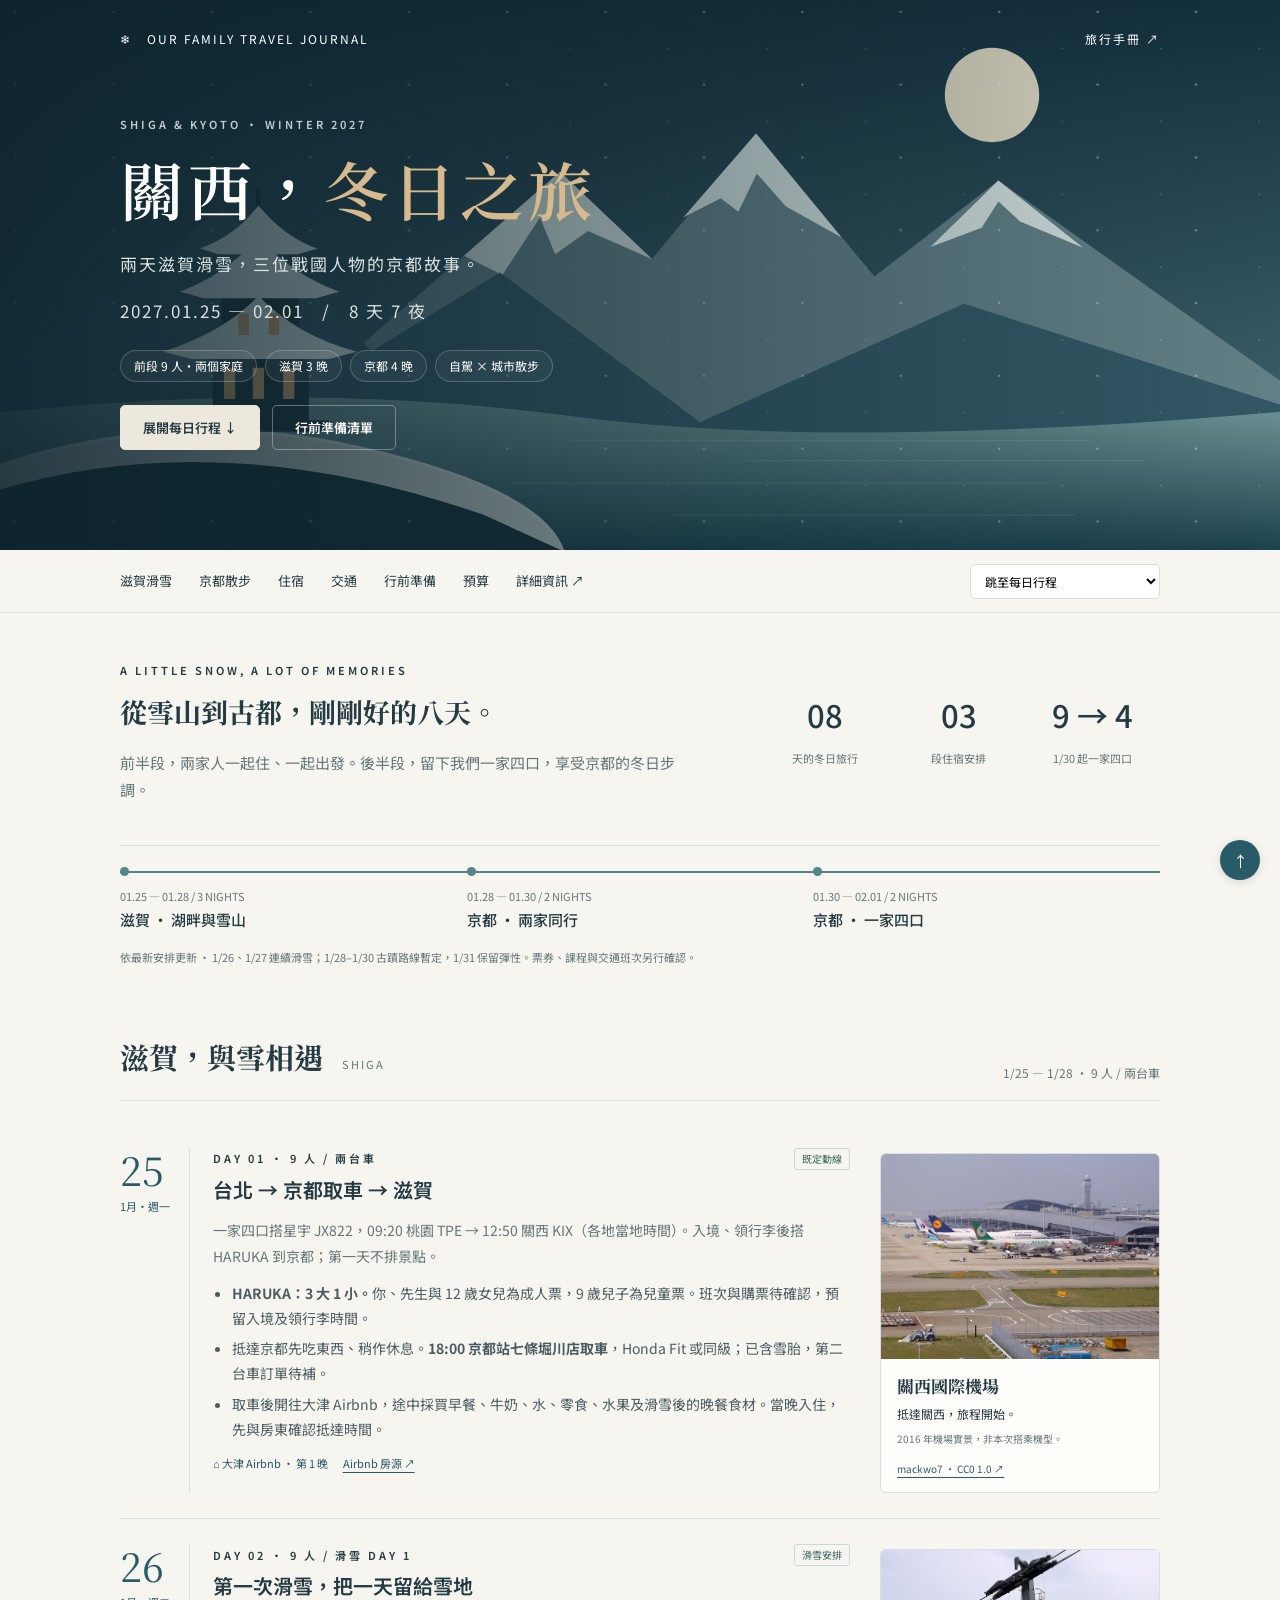
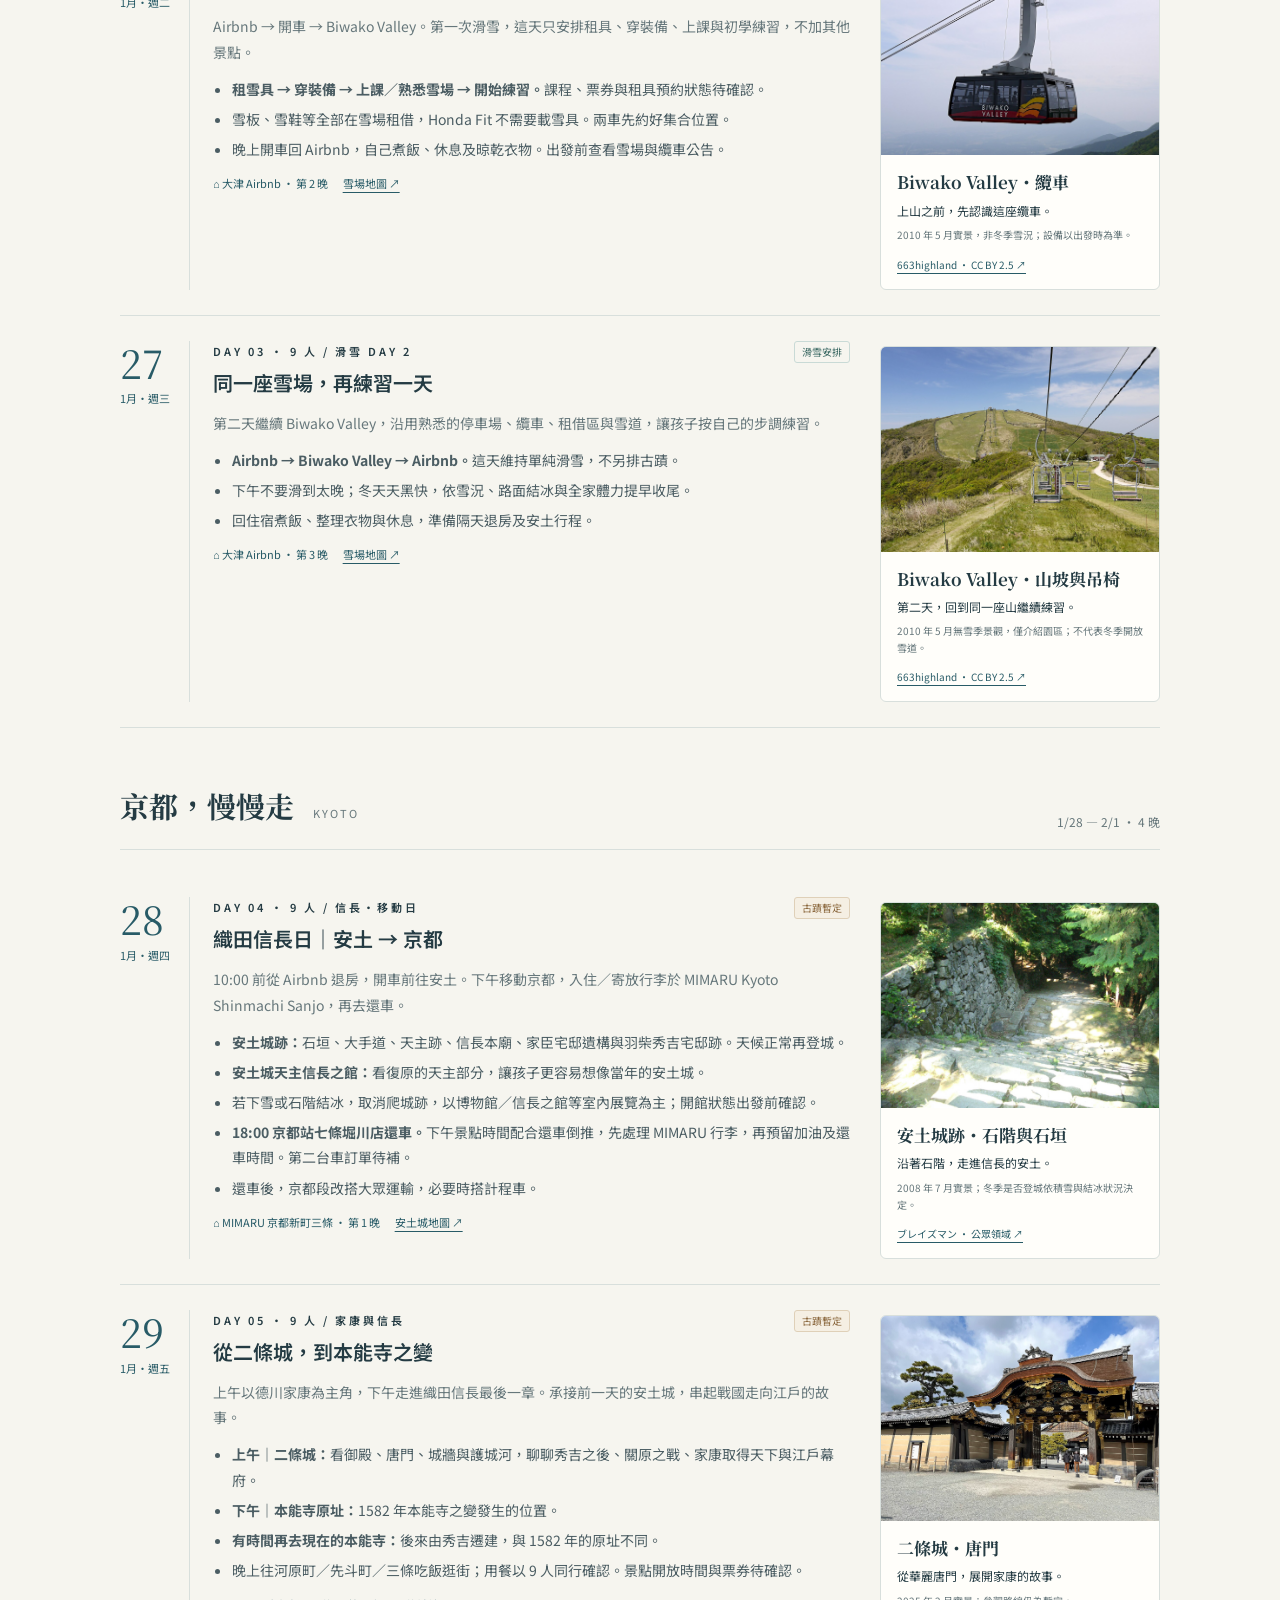
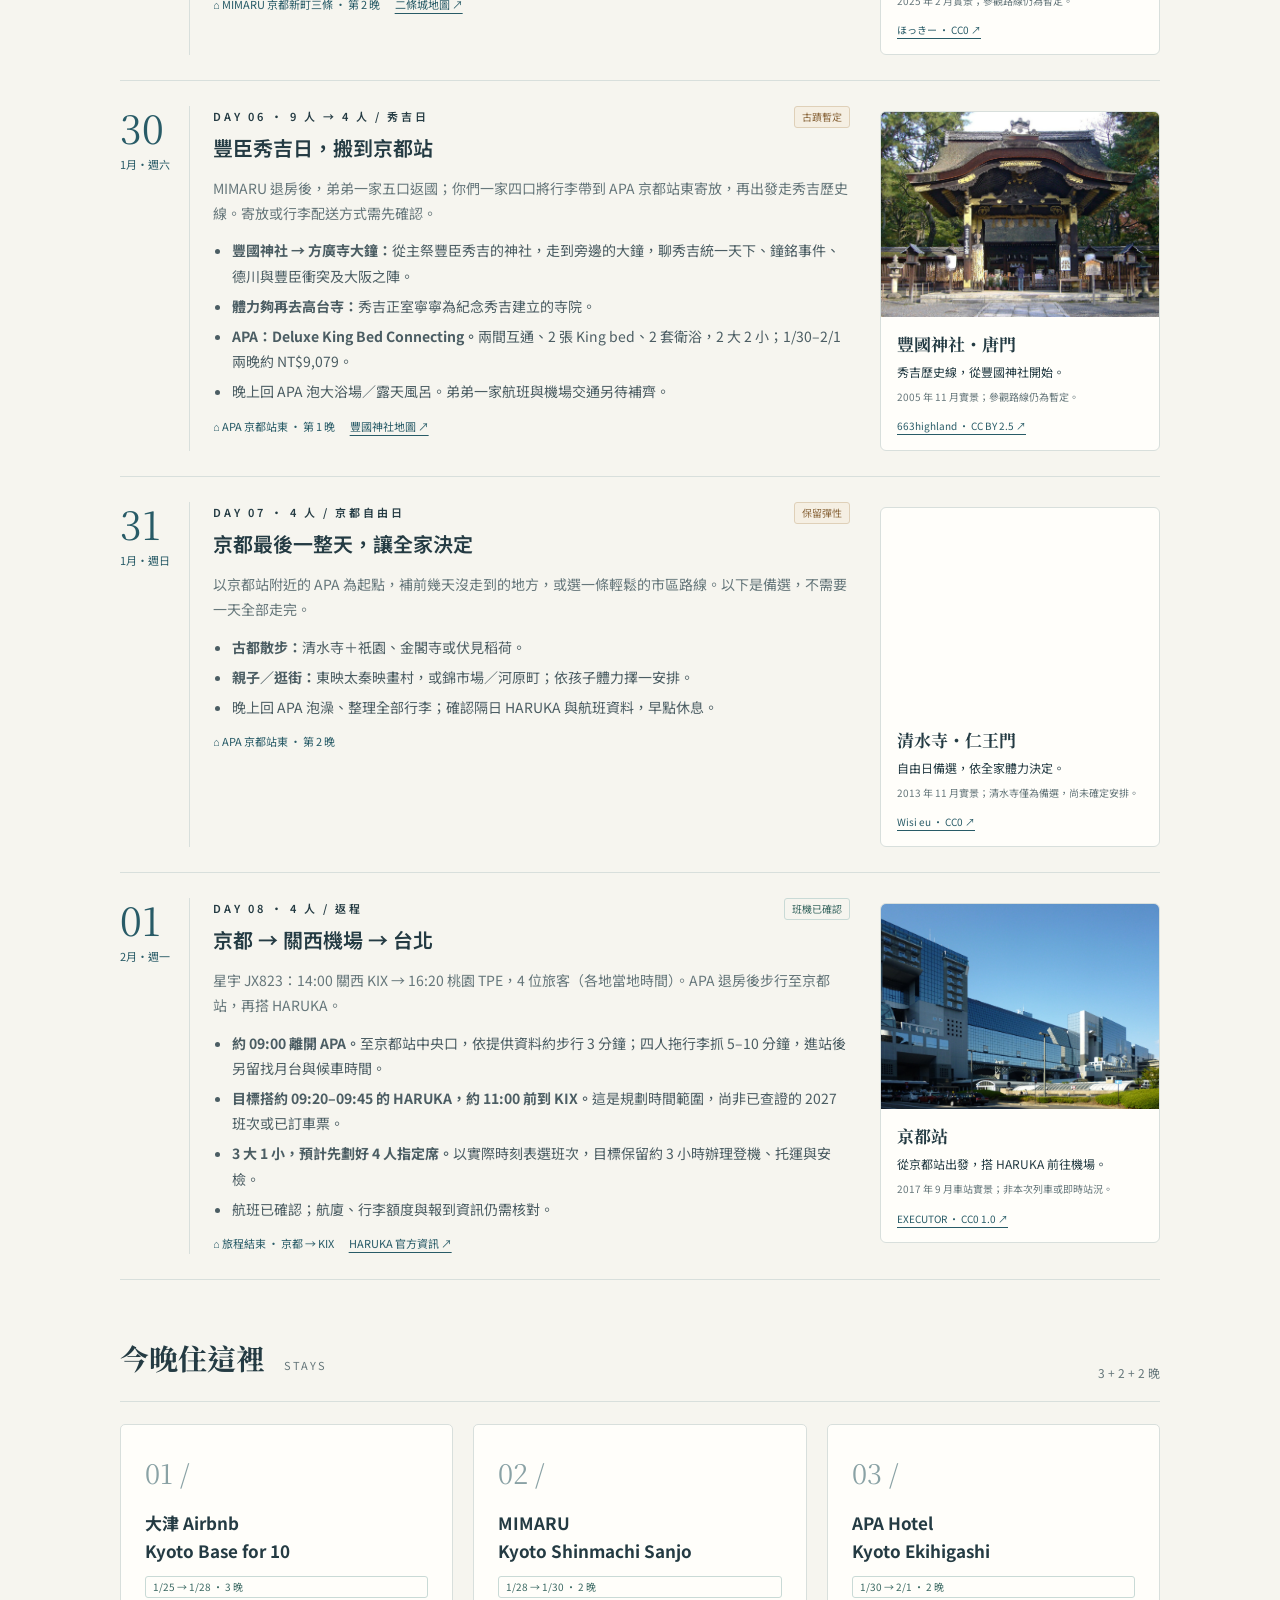
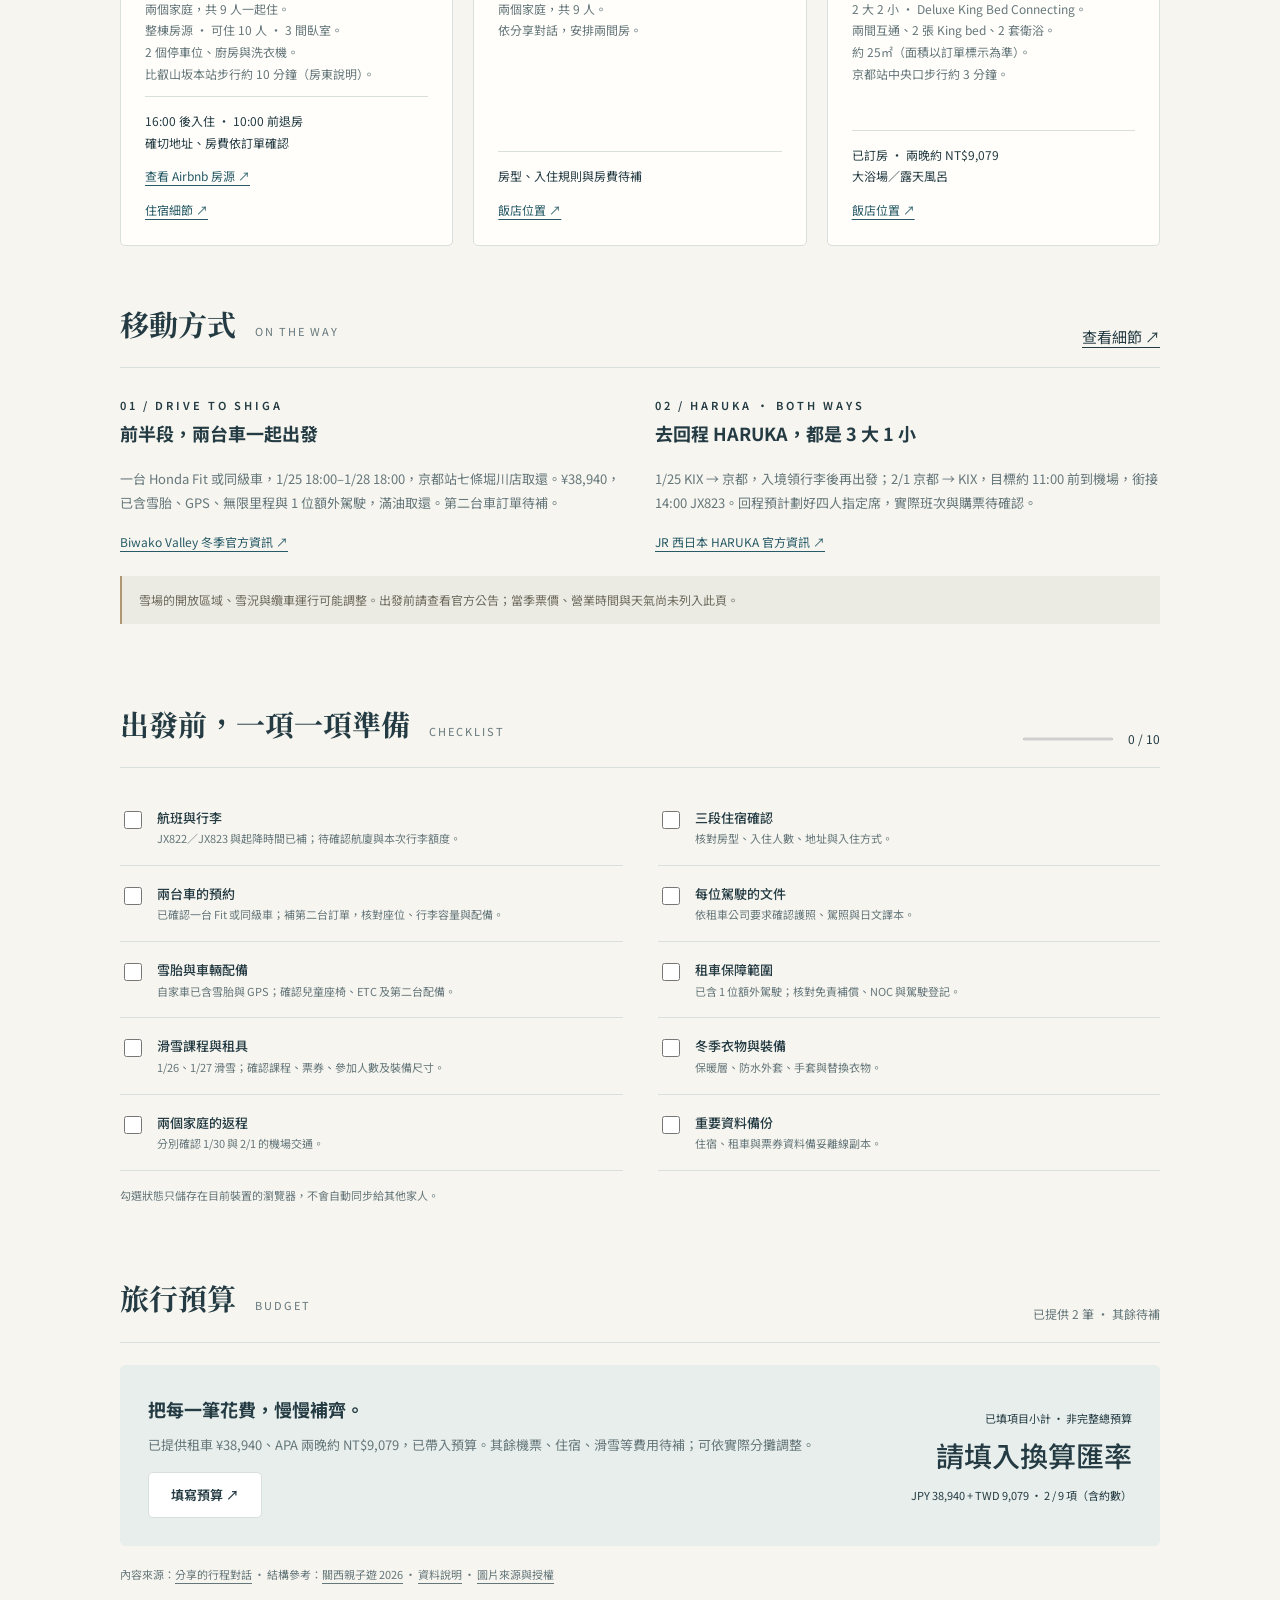
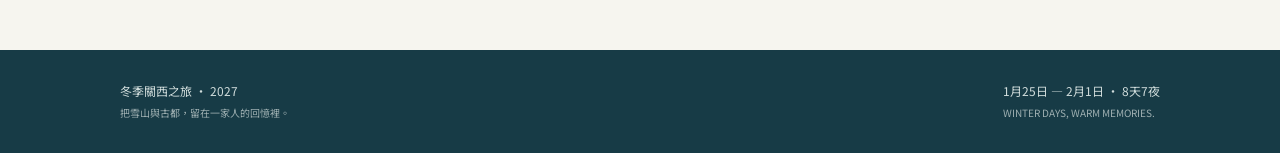
==== commit 46173967: "Add licensed destination photos to all eight travel days" ====
--- a/index.html
+++ b/index.html
@@ -4,15 +4,15 @@
 <main class="wrap"><section class="intro"><div><span class="eyebrow">A LITTLE SNOW, A LOT OF MEMORIES</span><h2>從雪山到古都，剛剛好的八天。</h2><p>前半段，兩家人一起住、一起出發。後半段，留下我們一家四口，享受京都的冬日步調。</p></div><div class="facts"><div><strong>08</strong><span>天的冬日旅行</span></div><div><strong>03</strong><span>段住宿安排</span></div><div><strong>9 → 4</strong><span>1/30 起一家四口</span></div></div></section>
 <div class="route" aria-label="住宿路線"><a href="#shiga"><small>01.25 — 01.28 / 3 NIGHTS</small><strong>滋賀 · 湖畔與雪山</strong></a><a href="#kyoto"><small>01.28 — 01.30 / 2 NIGHTS</small><strong>京都 · 兩家同行</strong></a><a href="#day-6"><small>01.30 — 02.01 / 2 NIGHTS</small><strong>京都 · 一家四口</strong></a></div><p class="footnote">依最新安排更新 · 1/26、1/27 連續滑雪；1/28–1/30 古蹟路線暫定，1/31 保留彈性。票券、課程與交通班次另行確認。</p>
 <section class="section" id="shiga"><div class="section-head"><h2>滋賀，與雪相遇 <small>SHIGA</small></h2><span>1/25 — 1/28 · 9 人 / 兩台車</span></div>
-<article class="day" id="day-1"><div class="date"><strong>25</strong><span>1月・週一</span></div><div class="illustrated-day"><div class="day-copy"><div class="day-top"><span class="eyebrow">DAY 01 · 9 人 / 兩台車</span><span class="pill">既定動線</span></div><h3>台北 → 京都取車 → 滋賀</h3><p>一家四口搭星宇 JX822，09:20 桃園 TPE → 12:50 關西 KIX（各地當地時間）。入境、領行李後搭 HARUKA 到京都；第一天不排景點。</p><ul><li><strong>HARUKA：3 大 1 小。</strong>你、先生與 12 歲女兒為成人票，9 歲兒子為兒童票。班次與購票待確認，預留入境及領行李時間。</li><li>抵達京都先吃東西、稍作休息。<strong>18:00 京都站七條堀川店取車</strong>，Honda Fit 或同級；已含雪胎，第二台車訂單待補。</li><li>取車後開往大津 Airbnb，途中採買早餐、牛奶、水、零食、水果及滑雪後的晚餐食材。當晚入住，先與房東確認抵達時間。</li></ul><div class="day-footer"><span>⌂ 大津 Airbnb · 第 1 晚</span><a target="_blank" rel="noopener" href="https://www.airbnb.com/rooms/1618752062888531406">Airbnb 房源 ↗</a></div></div><figure class="day-photo"><a href="images/kansai-airport.jpg" target="_blank" rel="noopener" aria-label="放大關西國際機場照片"><img src="images/kansai-airport.jpg" alt="關西國際機場實景" width="1920" height="1080" loading="lazy" decoding="async"></a><figcaption><strong>關西國際機場</strong><span>抵達關西，旅程開始。</span><small>2016 年機場實景，非本次搭乘機型。</small><a href="details.html#photo-credits">mackwo7 · CC0 ↗</a></figcaption></figure></div></article>
-<article class="day" id="day-2"><div class="date"><strong>26</strong><span>1月・週二</span></div><div><div class="day-top"><span class="eyebrow">DAY 02 · 9 人 / 滑雪 DAY 1</span><span class="pill">滑雪安排</span></div><h3>第一次滑雪，把一天留給雪地</h3><p>Airbnb → 開車 → Biwako Valley。第一次滑雪，這天只安排租具、穿裝備、上課與初學練習，不加其他景點。</p><ul><li><strong>租雪具 → 穿裝備 → 上課／熟悉雪場 → 開始練習。</strong>課程、票券與租具預約狀態待確認。</li><li>雪板、雪鞋等全部在雪場租借，Honda Fit 不需要載雪具。兩車先約好集合位置。</li><li>晚上開車回 Airbnb，自己煮飯、休息及晾乾衣物。出發前查看雪場與纜車公告。</li></ul><div class="day-footer"><span>⌂ 大津 Airbnb · 第 2 晚</span><a target="_blank" rel="noopener" href="https://www.google.com/maps/search/?api=1&query=Biwako+Valley">雪場地圖 ↗</a></div></div></article>
-<article class="day" id="day-3"><div class="date"><strong>27</strong><span>1月・週三</span></div><div><div class="day-top"><span class="eyebrow">DAY 03 · 9 人 / 滑雪 DAY 2</span><span class="pill">滑雪安排</span></div><h3>同一座雪場，再練習一天</h3><p>第二天繼續 Biwako Valley，沿用熟悉的停車場、纜車、租借區與雪道，讓孩子按自己的步調練習。</p><ul><li><strong>Airbnb → Biwako Valley → Airbnb。</strong>這天維持單純滑雪，不另排古蹟。</li><li>下午不要滑到太晚；冬天天黑快，依雪況、路面結冰與全家體力提早收尾。</li><li>回住宿煮飯、整理衣物與休息，準備隔天退房及安土行程。</li></ul><div class="day-footer"><span>⌂ 大津 Airbnb · 第 3 晚</span><a target="_blank" rel="noopener" href="https://www.google.com/maps/search/?api=1&query=Biwako+Valley">雪場地圖 ↗</a></div></div></article></section>
+<article class="day" id="day-1"><div class="date"><strong>25</strong><span>1月・週一</span></div><div class="illustrated-day"><div class="day-copy"><div class="day-top"><span class="eyebrow">DAY 01 · 9 人 / 兩台車</span><span class="pill">既定動線</span></div><h3>台北 → 京都取車 → 滋賀</h3><p>一家四口搭星宇 JX822，09:20 桃園 TPE → 12:50 關西 KIX（各地當地時間）。入境、領行李後搭 HARUKA 到京都；第一天不排景點。</p><ul><li><strong>HARUKA：3 大 1 小。</strong>你、先生與 12 歲女兒為成人票，9 歲兒子為兒童票。班次與購票待確認，預留入境及領行李時間。</li><li>抵達京都先吃東西、稍作休息。<strong>18:00 京都站七條堀川店取車</strong>，Honda Fit 或同級；已含雪胎，第二台車訂單待補。</li><li>取車後開往大津 Airbnb，途中採買早餐、牛奶、水、零食、水果及滑雪後的晚餐食材。當晚入住，先與房東確認抵達時間。</li></ul><div class="day-footer"><span>⌂ 大津 Airbnb · 第 1 晚</span><a target="_blank" rel="noopener" href="https://www.airbnb.com/rooms/1618752062888531406">Airbnb 房源 ↗</a></div></div><figure class="day-photo"><a href="images/kansai-airport.jpg" target="_blank" rel="noopener" aria-label="放大關西國際機場照片"><img src="images/kansai-airport.jpg" alt="關西國際機場實景" width="1920" height="1080" loading="lazy" decoding="async"></a><figcaption><strong>關西國際機場</strong><span>抵達關西，旅程開始。</span><small>2016 年機場實景，非本次搭乘機型。</small><a href="details.html#photo-day-1">mackwo7 · CC0 1.0 ↗</a></figcaption></figure></div></article>
+<article class="day" id="day-2"><div class="date"><strong>26</strong><span>1月・週二</span></div><div class="illustrated-day"><div class="day-copy"><div class="day-top"><span class="eyebrow">DAY 02 · 9 人 / 滑雪 DAY 1</span><span class="pill">滑雪安排</span></div><h3>第一次滑雪，把一天留給雪地</h3><p>Airbnb → 開車 → Biwako Valley。第一次滑雪，這天只安排租具、穿裝備、上課與初學練習，不加其他景點。</p><ul><li><strong>租雪具 → 穿裝備 → 上課／熟悉雪場 → 開始練習。</strong>課程、票券與租具預約狀態待確認。</li><li>雪板、雪鞋等全部在雪場租借，Honda Fit 不需要載雪具。兩車先約好集合位置。</li><li>晚上開車回 Airbnb，自己煮飯、休息及晾乾衣物。出發前查看雪場與纜車公告。</li></ul><div class="day-footer"><span>⌂ 大津 Airbnb · 第 2 晚</span><a target="_blank" rel="noopener" href="https://www.google.com/maps/search/?api=1&query=Biwako+Valley">雪場地圖 ↗</a></div></div><figure class="day-photo"><a href="images/biwako-ropeway.jpg" target="_blank" rel="noopener" aria-label="放大Biwako Valley・纜車照片"><img src="images/biwako-ropeway.jpg" alt="Biwako Valley・纜車實景" width="1280" height="853" loading="lazy" decoding="async"></a><figcaption><strong>Biwako Valley・纜車</strong><span>上山之前，先認識這座纜車。</span><small>2010 年 5 月實景，非冬季雪況；設備以出發時為準。</small><a href="details.html#photo-day-2">663highland · CC BY 2.5 ↗</a></figcaption></figure></div></article>
+<article class="day" id="day-3"><div class="date"><strong>27</strong><span>1月・週三</span></div><div class="illustrated-day"><div class="day-copy"><div class="day-top"><span class="eyebrow">DAY 03 · 9 人 / 滑雪 DAY 2</span><span class="pill">滑雪安排</span></div><h3>同一座雪場，再練習一天</h3><p>第二天繼續 Biwako Valley，沿用熟悉的停車場、纜車、租借區與雪道，讓孩子按自己的步調練習。</p><ul><li><strong>Airbnb → Biwako Valley → Airbnb。</strong>這天維持單純滑雪，不另排古蹟。</li><li>下午不要滑到太晚；冬天天黑快，依雪況、路面結冰與全家體力提早收尾。</li><li>回住宿煮飯、整理衣物與休息，準備隔天退房及安土行程。</li></ul><div class="day-footer"><span>⌂ 大津 Airbnb · 第 3 晚</span><a target="_blank" rel="noopener" href="https://www.google.com/maps/search/?api=1&query=Biwako+Valley">雪場地圖 ↗</a></div></div><figure class="day-photo"><a href="images/biwako-valley.jpg" target="_blank" rel="noopener" aria-label="放大Biwako Valley・山坡與吊椅照片"><img src="images/biwako-valley.jpg" alt="Biwako Valley・山坡與吊椅實景" width="1280" height="855" loading="lazy" decoding="async"></a><figcaption><strong>Biwako Valley・山坡與吊椅</strong><span>第二天，回到同一座山繼續練習。</span><small>2010 年 5 月無雪季景觀，僅介紹園區；不代表冬季開放雪道。</small><a href="details.html#photo-day-3">663highland · CC BY 2.5 ↗</a></figcaption></figure></div></article></section>
 <section class="section" id="kyoto"><div class="section-head"><h2>京都，慢慢走 <small>KYOTO</small></h2><span>1/28 — 2/1 · 4 晚</span></div>
-<article class="day" id="day-4"><div class="date"><strong>28</strong><span>1月・週四</span></div><div><div class="day-top"><span class="eyebrow">DAY 04 · 9 人 / 信長・移動日</span><span class="pill pending">古蹟暫定</span></div><h3>織田信長日｜安土 → 京都</h3><p>10:00 前從 Airbnb 退房，開車前往安土。下午移動京都，入住／寄放行李於 MIMARU Kyoto Shinmachi Sanjo，再去還車。</p><ul><li><strong>安土城跡：</strong>石垣、大手道、天主跡、信長本廟、家臣宅邸遺構與羽柴秀吉宅邸跡。天候正常再登城。</li><li><strong>安土城天主信長之館：</strong>看復原的天主部分，讓孩子更容易想像當年的安土城。</li><li>若下雪或石階結冰，取消爬城跡，以博物館／信長之館等室內展覽為主；開館狀態出發前確認。</li><li><strong>18:00 京都站七條堀川店還車。</strong>下午景點時間配合還車倒推，先處理 MIMARU 行李，再預留加油及還車時間。第二台車訂單待補。</li><li>還車後，京都段改搭大眾運輸，必要時搭計程車。</li></ul><div class="day-footer"><span>⌂ MIMARU 京都新町三條 · 第 1 晚</span><a target="_blank" rel="noopener" href="https://www.google.com/maps/search/?api=1&query=安土城跡">安土城地圖 ↗</a></div></div></article>
-<article class="day" id="day-5"><div class="date"><strong>29</strong><span>1月・週五</span></div><div><div class="day-top"><span class="eyebrow">DAY 05 · 9 人 / 家康與信長</span><span class="pill pending">古蹟暫定</span></div><h3>從二條城，到本能寺之變</h3><p>上午以德川家康為主角，下午走進織田信長最後一章。承接前一天的安土城，串起戰國走向江戶的故事。</p><ul><li><strong>上午｜二條城：</strong>看御殿、唐門、城牆與護城河，聊聊秀吉之後、關原之戰、家康取得天下與江戶幕府。</li><li><strong>下午｜本能寺原址：</strong>1582 年本能寺之變發生的位置。</li><li><strong>有時間再去現在的本能寺：</strong>後來由秀吉遷建，與 1582 年的原址不同。</li><li>晚上往河原町／先斗町／三條吃飯逛街；用餐以 9 人同行確認。景點開放時間與票券待確認。</li></ul><div class="day-footer"><span>⌂ MIMARU 京都新町三條 · 第 2 晚</span><a target="_blank" rel="noopener" href="https://www.google.com/maps/search/?api=1&query=元離宮二条城">二條城地圖 ↗</a></div></div></article>
-<article class="day" id="day-6"><div class="date"><strong>30</strong><span>1月・週六</span></div><div class="illustrated-day"><div class="day-copy"><div class="day-top"><span class="eyebrow">DAY 06 · 9 人 → 4 人 / 秀吉日</span><span class="pill pending">古蹟暫定</span></div><h3>豐臣秀吉日，搬到京都站</h3><p>MIMARU 退房後，弟弟一家五口返國；你們一家四口將行李帶到 APA 京都站東寄放，再出發走秀吉歷史線。寄放或行李配送方式需先確認。</p><ul><li><strong>豐國神社 → 方廣寺大鐘：</strong>從主祭豐臣秀吉的神社，走到旁邊的大鐘，聊秀吉統一天下、鐘銘事件、德川與豐臣衝突及大阪之陣。</li><li><strong>體力夠再去高台寺：</strong>秀吉正室寧寧為紀念秀吉建立的寺院。</li><li><strong>APA：Deluxe King Bed Connecting。</strong>兩間互通、2 張 King bed、2 套衛浴，2 大 2 小；1/30–2/1 兩晚約 NT$9,079。</li><li>晚上回 APA 泡大浴場／露天風呂。弟弟一家航班與機場交通另待補齊。</li></ul><div class="day-footer"><span>⌂ APA 京都站東 · 第 1 晚</span><a target="_blank" rel="noopener" href="https://www.google.com/maps/search/?api=1&query=豊国神社+京都">豐國神社地圖 ↗</a></div></div><figure class="day-photo"><a href="images/kyoto-station.jpg" target="_blank" rel="noopener" aria-label="放大京都站照片"><img src="images/kyoto-station.jpg" alt="京都站實景" width="1440" height="1067" loading="lazy" decoding="async"></a><figcaption><strong>京都站</strong><span>住到京都站附近，慢慢收尾。</span><small>2017 年 9 月車站外觀，非住宿照片。</small><a href="details.html#photo-credits">EXECUTOR · CC0 ↗</a></figcaption></figure></div></article>
-<article class="day" id="day-7"><div class="date"><strong>31</strong><span>1月・週日</span></div><div><div class="day-top"><span class="eyebrow">DAY 07 · 4 人 / 京都自由日</span><span class="pill pending">保留彈性</span></div><h3>京都最後一整天，讓全家決定</h3><p>以京都站附近的 APA 為起點，補前幾天沒走到的地方，或選一條輕鬆的市區路線。以下是備選，不需要一天全部走完。</p><ul><li><strong>古都散步：</strong>清水寺＋祇園、金閣寺或伏見稻荷。</li><li><strong>親子／逛街：</strong>東映太秦映畫村，或錦市場／河原町；依孩子體力擇一安排。</li><li>晚上回 APA 泡澡、整理全部行李；確認隔日 HARUKA 與航班資料，早點休息。</li></ul><div class="day-footer"><span>⌂ APA 京都站東 · 第 2 晚</span></div></div></article>
-<article class="day" id="day-8"><div class="date"><strong>01</strong><span>2月・週一</span></div><div><div class="day-top"><span class="eyebrow">DAY 08 · 4 人 / 返程</span><span class="pill">班機已確認</span></div><h3>京都 → 關西機場 → 台北</h3><p>星宇 JX823：14:00 關西 KIX → 16:20 桃園 TPE，4 位旅客（各地當地時間）。APA 退房後步行至京都站，再搭 HARUKA。</p><ul><li><strong>約 09:00 離開 APA。</strong>至京都站中央口，依提供資料約步行 3 分鐘；四人拖行李抓 5–10 分鐘，進站後另留找月台與候車時間。</li><li><strong>目標搭約 09:20–09:45 的 HARUKA，約 11:00 前到 KIX。</strong>這是規劃時間範圍，尚非已查證的 2027 班次或已訂車票。</li><li><strong>3 大 1 小，預計先劃好 4 人指定席。</strong>以實際時刻表選班次，目標保留約 3 小時辦理登機、托運與安檢。</li><li>航班已確認；航廈、行李額度與報到資訊仍需核對。</li></ul><div class="day-footer"><span>⌂ 旅程結束 · 京都 → KIX</span><a target="_blank" rel="noopener" href="https://www.westjr.co.jp/travel-information/tc/tickets-passes/oneway/haruka/">HARUKA 官方資訊 ↗</a></div></div></article></section>
+<article class="day" id="day-4"><div class="date"><strong>28</strong><span>1月・週四</span></div><div class="illustrated-day"><div class="day-copy"><div class="day-top"><span class="eyebrow">DAY 04 · 9 人 / 信長・移動日</span><span class="pill pending">古蹟暫定</span></div><h3>織田信長日｜安土 → 京都</h3><p>10:00 前從 Airbnb 退房，開車前往安土。下午移動京都，入住／寄放行李於 MIMARU Kyoto Shinmachi Sanjo，再去還車。</p><ul><li><strong>安土城跡：</strong>石垣、大手道、天主跡、信長本廟、家臣宅邸遺構與羽柴秀吉宅邸跡。天候正常再登城。</li><li><strong>安土城天主信長之館：</strong>看復原的天主部分，讓孩子更容易想像當年的安土城。</li><li>若下雪或石階結冰，取消爬城跡，以博物館／信長之館等室內展覽為主；開館狀態出發前確認。</li><li><strong>18:00 京都站七條堀川店還車。</strong>下午景點時間配合還車倒推，先處理 MIMARU 行李，再預留加油及還車時間。第二台車訂單待補。</li><li>還車後，京都段改搭大眾運輸，必要時搭計程車。</li></ul><div class="day-footer"><span>⌂ MIMARU 京都新町三條 · 第 1 晚</span><a target="_blank" rel="noopener" href="https://www.google.com/maps/search/?api=1&query=安土城跡">安土城地圖 ↗</a></div></div><figure class="day-photo"><a href="images/azuchi-castle.jpg" target="_blank" rel="noopener" aria-label="放大安土城跡・石階與石垣照片"><img src="images/azuchi-castle.jpg" alt="安土城跡・石階與石垣實景" width="1280" height="960" loading="lazy" decoding="async"></a><figcaption><strong>安土城跡・石階與石垣</strong><span>沿著石階，走進信長的安土。</span><small>2008 年 7 月實景；冬季是否登城依積雪與結冰狀況決定。</small><a href="details.html#photo-day-4">ブレイズマン · 公眾領域 ↗</a></figcaption></figure></div></article>
+<article class="day" id="day-5"><div class="date"><strong>29</strong><span>1月・週五</span></div><div class="illustrated-day"><div class="day-copy"><div class="day-top"><span class="eyebrow">DAY 05 · 9 人 / 家康與信長</span><span class="pill pending">古蹟暫定</span></div><h3>從二條城，到本能寺之變</h3><p>上午以德川家康為主角，下午走進織田信長最後一章。承接前一天的安土城，串起戰國走向江戶的故事。</p><ul><li><strong>上午｜二條城：</strong>看御殿、唐門、城牆與護城河，聊聊秀吉之後、關原之戰、家康取得天下與江戶幕府。</li><li><strong>下午｜本能寺原址：</strong>1582 年本能寺之變發生的位置。</li><li><strong>有時間再去現在的本能寺：</strong>後來由秀吉遷建，與 1582 年的原址不同。</li><li>晚上往河原町／先斗町／三條吃飯逛街；用餐以 9 人同行確認。景點開放時間與票券待確認。</li></ul><div class="day-footer"><span>⌂ MIMARU 京都新町三條 · 第 2 晚</span><a target="_blank" rel="noopener" href="https://www.google.com/maps/search/?api=1&query=元離宮二条城">二條城地圖 ↗</a></div></div><figure class="day-photo"><a href="images/nijo-karamon.jpg" target="_blank" rel="noopener" aria-label="放大二條城・唐門照片"><img src="images/nijo-karamon.jpg" alt="二條城・唐門實景" width="1280" height="960" loading="lazy" decoding="async"></a><figcaption><strong>二條城・唐門</strong><span>從華麗唐門，展開家康的故事。</span><small>2025 年 2 月實景；參觀路線仍為暫定。</small><a href="details.html#photo-day-5">ほっきー · CC0 ↗</a></figcaption></figure></div></article>
+<article class="day" id="day-6"><div class="date"><strong>30</strong><span>1月・週六</span></div><div class="illustrated-day"><div class="day-copy"><div class="day-top"><span class="eyebrow">DAY 06 · 9 人 → 4 人 / 秀吉日</span><span class="pill pending">古蹟暫定</span></div><h3>豐臣秀吉日，搬到京都站</h3><p>MIMARU 退房後，弟弟一家五口返國；你們一家四口將行李帶到 APA 京都站東寄放，再出發走秀吉歷史線。寄放或行李配送方式需先確認。</p><ul><li><strong>豐國神社 → 方廣寺大鐘：</strong>從主祭豐臣秀吉的神社，走到旁邊的大鐘，聊秀吉統一天下、鐘銘事件、德川與豐臣衝突及大阪之陣。</li><li><strong>體力夠再去高台寺：</strong>秀吉正室寧寧為紀念秀吉建立的寺院。</li><li><strong>APA：Deluxe King Bed Connecting。</strong>兩間互通、2 張 King bed、2 套衛浴，2 大 2 小；1/30–2/1 兩晚約 NT$9,079。</li><li>晚上回 APA 泡大浴場／露天風呂。弟弟一家航班與機場交通另待補齊。</li></ul><div class="day-footer"><span>⌂ APA 京都站東 · 第 1 晚</span><a target="_blank" rel="noopener" href="https://www.google.com/maps/search/?api=1&query=豊国神社+京都">豐國神社地圖 ↗</a></div></div><figure class="day-photo"><a href="images/toyokuni-shrine.jpg" target="_blank" rel="noopener" aria-label="放大豐國神社・唐門照片"><img src="images/toyokuni-shrine.jpg" alt="豐國神社・唐門實景" width="1280" height="853" loading="lazy" decoding="async"></a><figcaption><strong>豐國神社・唐門</strong><span>秀吉歷史線，從豐國神社開始。</span><small>2005 年 11 月實景；參觀路線仍為暫定。</small><a href="details.html#photo-day-6">663highland · CC BY 2.5 ↗</a></figcaption></figure></div></article>
+<article class="day" id="day-7"><div class="date"><strong>31</strong><span>1月・週日</span></div><div class="illustrated-day"><div class="day-copy"><div class="day-top"><span class="eyebrow">DAY 07 · 4 人 / 京都自由日</span><span class="pill pending">保留彈性</span></div><h3>京都最後一整天，讓全家決定</h3><p>以京都站附近的 APA 為起點，補前幾天沒走到的地方，或選一條輕鬆的市區路線。以下是備選，不需要一天全部走完。</p><ul><li><strong>古都散步：</strong>清水寺＋祇園、金閣寺或伏見稻荷。</li><li><strong>親子／逛街：</strong>東映太秦映畫村，或錦市場／河原町；依孩子體力擇一安排。</li><li>晚上回 APA 泡澡、整理全部行李；確認隔日 HARUKA 與航班資料，早點休息。</li></ul><div class="day-footer"><span>⌂ APA 京都站東 · 第 2 晚</span></div></div><figure class="day-photo"><a href="images/kiyomizu.jpg" target="_blank" rel="noopener" aria-label="放大清水寺・仁王門照片"><img src="images/kiyomizu.jpg" alt="清水寺・仁王門實景" width="1280" height="960" loading="lazy" decoding="async"></a><figcaption><strong>清水寺・仁王門</strong><span>自由日備選，依全家體力決定。</span><small>2013 年 11 月實景；清水寺僅為備選，尚未確定安排。</small><a href="details.html#photo-day-7">Wisi eu · CC0 ↗</a></figcaption></figure></div></article>
+<article class="day" id="day-8"><div class="date"><strong>01</strong><span>2月・週一</span></div><div class="illustrated-day"><div class="day-copy"><div class="day-top"><span class="eyebrow">DAY 08 · 4 人 / 返程</span><span class="pill">班機已確認</span></div><h3>京都 → 關西機場 → 台北</h3><p>星宇 JX823：14:00 關西 KIX → 16:20 桃園 TPE，4 位旅客（各地當地時間）。APA 退房後步行至京都站，再搭 HARUKA。</p><ul><li><strong>約 09:00 離開 APA。</strong>至京都站中央口，依提供資料約步行 3 分鐘；四人拖行李抓 5–10 分鐘，進站後另留找月台與候車時間。</li><li><strong>目標搭約 09:20–09:45 的 HARUKA，約 11:00 前到 KIX。</strong>這是規劃時間範圍，尚非已查證的 2027 班次或已訂車票。</li><li><strong>3 大 1 小，預計先劃好 4 人指定席。</strong>以實際時刻表選班次，目標保留約 3 小時辦理登機、托運與安檢。</li><li>航班已確認；航廈、行李額度與報到資訊仍需核對。</li></ul><div class="day-footer"><span>⌂ 旅程結束 · 京都 → KIX</span><a target="_blank" rel="noopener" href="https://www.westjr.co.jp/travel-information/tc/tickets-passes/oneway/haruka/">HARUKA 官方資訊 ↗</a></div></div><figure class="day-photo"><a href="images/kyoto-station.jpg" target="_blank" rel="noopener" aria-label="放大京都站照片"><img src="images/kyoto-station.jpg" alt="京都站實景" width="1440" height="1067" loading="lazy" decoding="async"></a><figcaption><strong>京都站</strong><span>從京都站出發，搭 HARUKA 前往機場。</span><small>2017 年 9 月車站實景；非本次列車或即時站況。</small><a href="details.html#photo-day-8">EXECUTOR · CC0 1.0 ↗</a></figcaption></figure></div></article></section>
 <section class="section" id="hotels"><div class="section-head"><h2>今晚住這裡 <small>STAYS</small></h2><span>3 + 2 + 2 晚</span></div><div class="hotels"><article class="hotel"><span class="number">01 /</span><h3>大津 Airbnb<br>Kyoto Base for 10</h3><span class="pill">1/25 → 1/28 · 3 晚</span><p>兩個家庭，共 9 人一起住。<br>整棟房源 · 可住 10 人 · 3 間臥室。<br>2 個停車位、廚房與洗衣機。<br>比叡山坂本站步行約 10 分鐘（房東說明）。</p><div class="hotel-bottom">16:00 後入住 · 10:00 前退房<br>確切地址、房費依訂單確認</div><a target="_blank" rel="noopener" href="https://www.airbnb.com/rooms/1618752062888531406">查看 Airbnb 房源 ↗</a><a href="details.html#airbnb">住宿細節 ↗</a></article><article class="hotel"><span class="number">02 /</span><h3>MIMARU<br>Kyoto Shinmachi Sanjo</h3><span class="pill">1/28 → 1/30 · 2 晚</span><p>兩個家庭，共 9 人。<br>依分享對話，安排兩間房。</p><div class="hotel-bottom">房型、入住規則與房費待補</div><a target="_blank" rel="noopener" href="https://www.google.com/maps/search/?api=1&query=MIMARU+Kyoto+Shinmachi+Sanjo">飯店位置 ↗</a></article><article class="hotel"><span class="number">03 /</span><h3>APA Hotel<br>Kyoto Ekihigashi</h3><span class="pill">1/30 → 2/1 · 2 晚</span><p>2 大 2 小 · Deluxe King Bed Connecting。<br>兩間互通、2 張 King bed、2 套衛浴。<br>約 25㎡（面積以訂單標示為準）。<br>京都站中央口步行約 3 分鐘。</p><div class="hotel-bottom">已訂房 · 兩晚約 NT$9,079<br>大浴場／露天風呂</div><a target="_blank" rel="noopener" href="https://www.google.com/maps/search/?api=1&query=APA+Hotel+Kyoto+Ekihigashi">飯店位置 ↗</a></article></div></section>
 <section class="section" id="transport"><div class="section-head"><h2>移動方式 <small>ON THE WAY</small></h2><a href="details.html#transport">查看細節 ↗</a></div><div class="transport-grid"><article><span class="eyebrow">01 / DRIVE TO SHIGA</span><h3>前半段，兩台車一起出發</h3><p>一台 Honda Fit 或同級車，1/25 18:00–1/28 18:00，京都站七條堀川店取還。¥38,940，已含雪胎、GPS、無限里程與 1 位額外駕駛，滿油取還。第二台車訂單待補。</p><a href="https://www.biwako-valley.com/winter/" target="_blank" rel="noopener">Biwako Valley 冬季官方資訊 ↗</a></article><article><span class="eyebrow">02 / HARUKA · BOTH WAYS</span><h3>去回程 HARUKA，都是 3 大 1 小</h3><p>1/25 KIX → 京都，入境領行李後再出發；2/1 京都 → KIX，目標約 11:00 前到機場，銜接 14:00 JX823。回程預計劃好四人指定席，實際班次與購票待確認。</p><a href="https://www.westjr.co.jp/travel-information/tc/tickets-passes/oneway/haruka/" target="_blank" rel="noopener">JR 西日本 HARUKA 官方資訊 ↗</a></article></div><div class="notice">雪場的開放區域、雪況與纜車運行可能調整。出發前請查看官方公告；當季票價、營業時間與天氣尚未列入此頁。</div></section>
 <section class="section" id="prepare"><div class="section-head"><h2>出發前，一項一項準備 <small>CHECKLIST</small></h2><div class="check-header"><progress id="check-progress" value="0" max="10" aria-label="行前準備完成進度"></progress><span id="check-count" aria-live="polite">0 / 10</span></div></div><div class="checklist">
